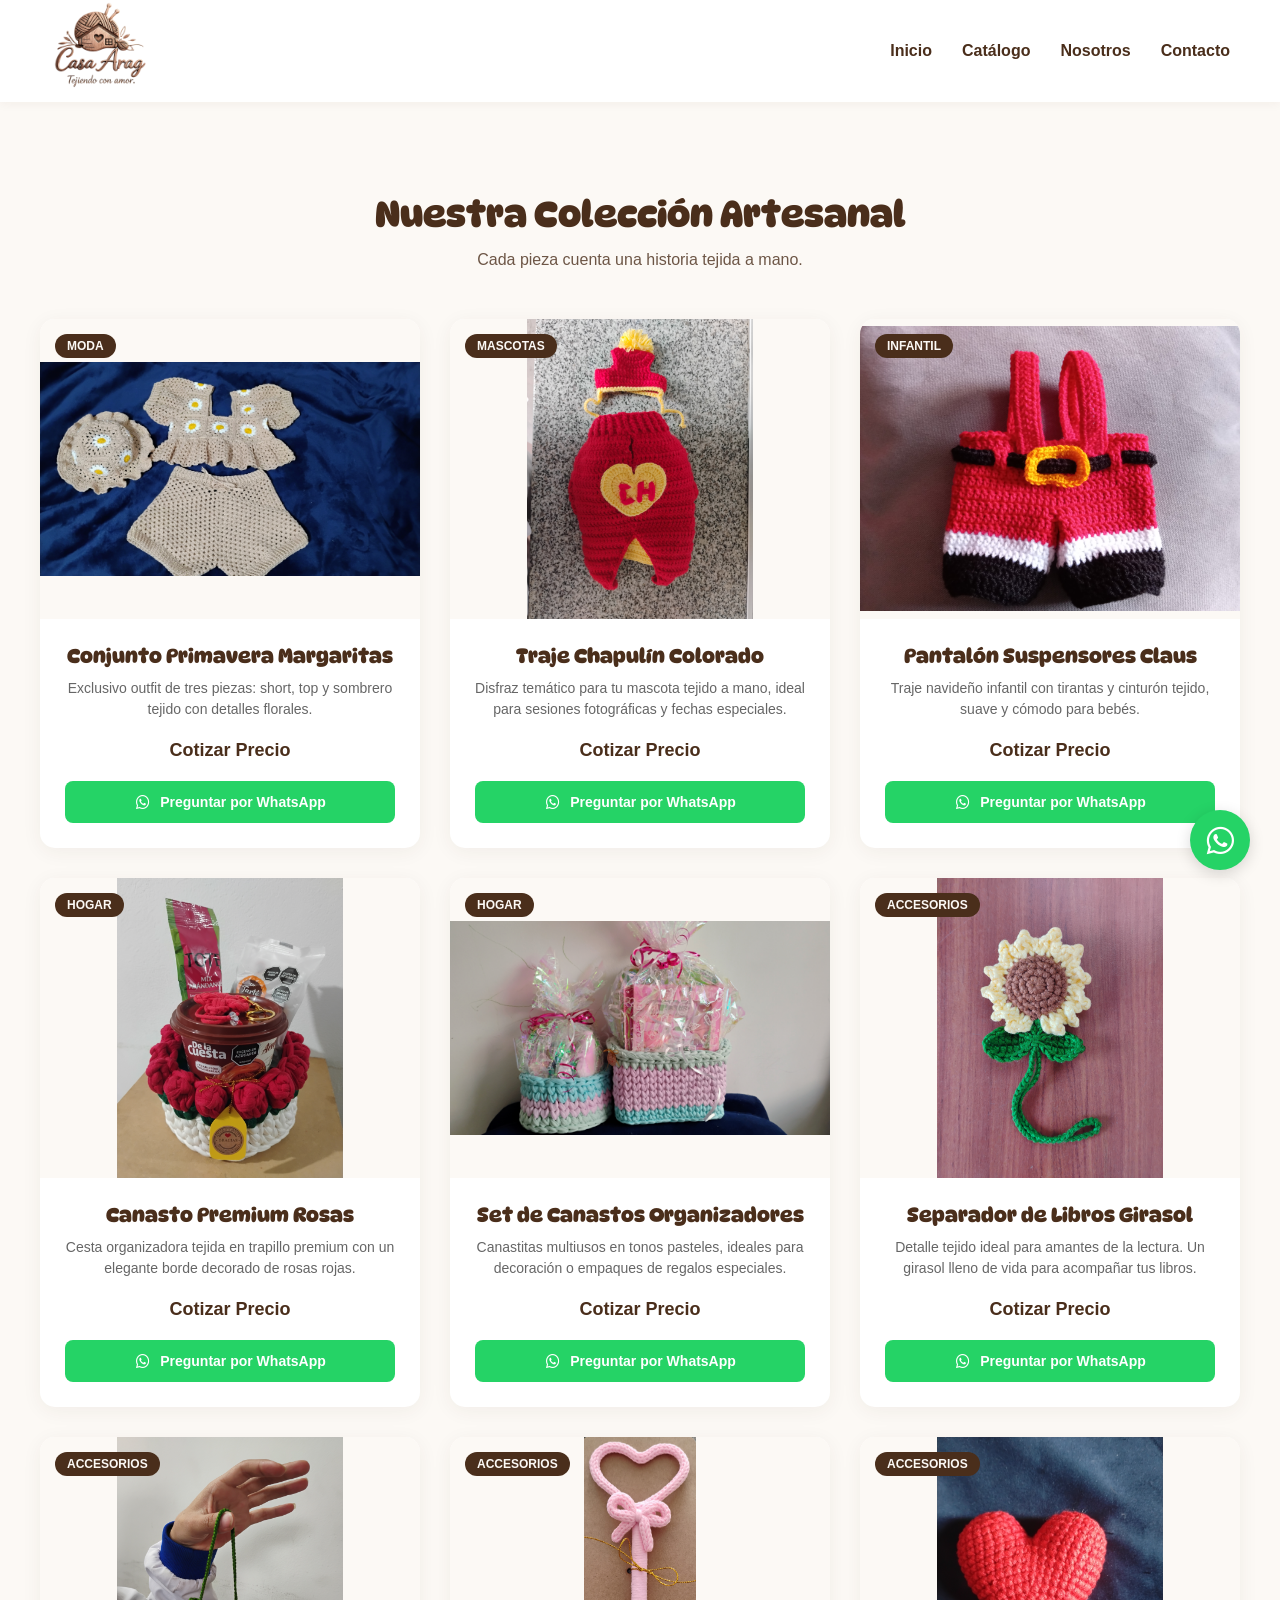
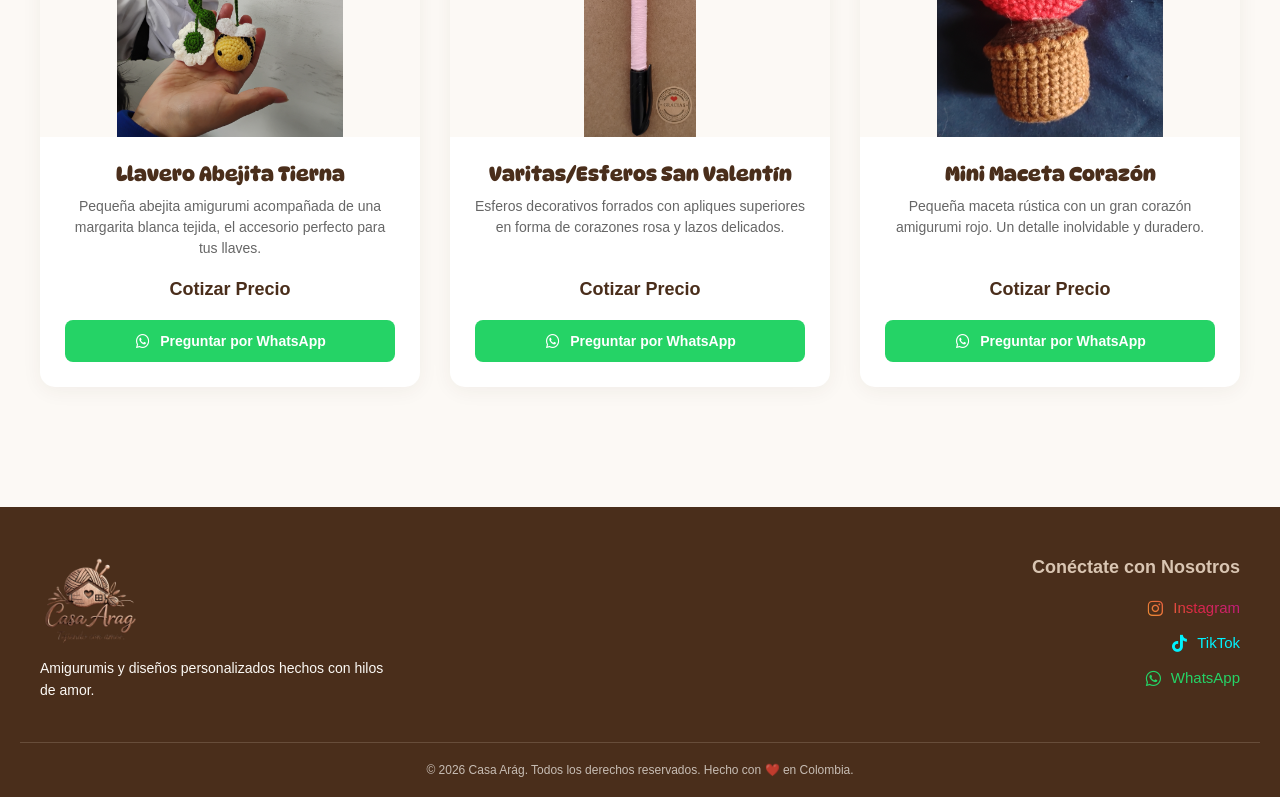
==== catalogo.html @ 0a48e179 "feat: MVP completo de Casa Arag con micro-interacciones" ====
<!DOCTYPE html>
<html lang="es">
<head>
    <meta charset="UTF-8">
    <meta name="viewport" content="width=device-width, initial-scale=1.0">
    <title>Casa Arág</title>
    <link rel="icon" href="img/favicon.png" type="image/png">
    <link rel="preconnect" href="https://fonts.googleapis.com">
    <link rel="preconnect" href="https://fonts.gstatic.com" crossorigin>
    <link href="https://fonts.googleapis.com/css2?family=DynaPuff:wght@400..700&display=swap" rel="stylesheet">
    <link rel="stylesheet" href="css/estilos.css">
    <!-- Librería de íconos vectoriales Boxicons -->
<link href='https://unpkg.com/boxicons@2.1.4/css/boxicons.min.css' rel='stylesheet'>
</head>
<body>
    <header>
        <div class="logo">
            <a href="index.html">
                <img src="img/Logo_Sello.png" alt="Logo Casa Arág" class="logo-img">
            </a>
        </div>

        <nav>
            <a href="index.html">Inicio</a>
            <a href="catalogo.html">Catálogo</a>
            <a href="nosotros.html">Nosotros</a>
            <a href="contacto.html">Contacto</a>
        </nav>
    </header>

<main class="seccion-catalogo">
    <div class="contenedor">
        <h2 class="titulo-catalogo">Nuestra Colección Artesanal</h2>
        <p class="subtitulo-catalogo">Cada pieza cuenta una historia tejida a mano.</p>

        <!-- Contenedor principal en CSS Grid -->
        <div class="grid-productos">

            <!-- Tarjeta 1: Conjunto Margaritas -->
            <div class="tarjeta-producto">
                <div class="imagen-contenedor">
                    <span class="etiqueta-categoria">Moda</span>
                    <img src="img/conjunto-margaritas.jpg" alt="Conjunto Primavera Margaritas">
                </div>
                <div class="info-producto">
                    <h3>Conjunto Primavera Margaritas</h3>
                    <p class="descripcion">Exclusivo outfit de tres piezas: short, top y sombrero tejido con detalles florales.</p>
                    <p class="precio">Cotizar Precio</p>
                    <a href="https://wa.me/573219503944?text=Hola%20Casa%20Ar%C3%A1g,%20me%20gustar%C3%ADa%20cotizar%20el%20Conjunto%20Primavera%20Margaritas" target="_blank" class="btn-pedido">
                        <i class='bx bxl-whatsapp'></i> Preguntar por WhatsApp
                    </a>
                </div>
            </div>

            <!-- Tarjeta 2: Chapulín Colorado -->
            <div class="tarjeta-producto">
                <div class="imagen-contenedor">
                    <span class="etiqueta-categoria">Mascotas</span>
                    <img src="img/chapulin.jpg" alt="Disfraz Chapulín Colorado Crochet">
                </div>
                <div class="info-producto">
                    <h3>Traje Chapulín Colorado</h3>
                    <p class="descripcion">Disfraz temático para tu mascota tejido a mano, ideal para sesiones fotográficas y fechas especiales.</p>
                    <p class="precio">Cotizar Precio</p>
                    <a href="https://wa.me/573219503944?text=Hola%20Casa%20Ar%C3%A1g,%20me%20interesa%20el%20traje%20del%20Chapul%C3%ADn%20Colorado" target="_blank" class="btn-pedido">
                        <i class='bx bxl-whatsapp'></i> Preguntar por WhatsApp
                    </a>
                </div>
            </div>

            <!-- Tarjeta 3: Traje de Navidad -->
            <div class="tarjeta-producto">
                <div class="imagen-contenedor">
                    <span class="etiqueta-categoria">Infantil</span>
                    <img src="img/forro_vino.jpg" alt="Traje Infantil Santa Claus">
                </div>
                <div class="info-producto">
                    <h3>Pantalón Suspensores Claus</h3>
                    <p class="descripcion">Traje navideño infantil con tirantas y cinturón tejido, suave y cómodo para bebés.</p>
                    <p class="precio">Cotizar Precio</p>
                    <a href="https://wa.me/573219503944?text=Hola%20Casa%20Ar%C3%A1g,%20quiero%20informaci%C3%B3n%20del%20traje%20navide%C3%B1o%20con%20suspensores" target="_blank" class="btn-pedido">
                        <i class='bx bxl-whatsapp'></i> Preguntar por WhatsApp
                    </a>
                </div>
            </div>

            <!-- Tarjeta 4: Canasto Rosas -->
            <div class="tarjeta-producto">
                <div class="imagen-contenedor">
                    <span class="etiqueta-categoria">Hogar</span>
                    <img src="img/canasto-rosas.jpg" alt="Canasto Organizador de Rosas">
                </div>
                <div class="info-producto">
                    <h3>Canasto Premium Rosas</h3>
                    <p class="descripcion">Cesta organizadora tejida en trapillo premium con un elegante borde decorado de rosas rojas.</p>
                    <p class="precio">Cotizar Precio</p>
                    <a href="https://wa.me/573219503944?text=Hola%20Casa%20Ar%C3%A1g,%20me%20interesa%20el%20canasto%20premium%20de%20rosas" target="_blank" class="btn-pedido">
                        <i class='bx bxl-whatsapp'></i> Preguntar por WhatsApp
                    </a>
                </div>
            </div>

            <!-- Tarjeta 5: Canastos Pasteles -->
            <div class="tarjeta-producto">
                <div class="imagen-contenedor">
                    <span class="etiqueta-categoria">Hogar</span>
                    <img src="img/doble_canasto.jpg" alt="Canastos Organizadores Pasteles">
                </div>
                <div class="info-producto">
                    <h3>Set de Canastos Organizadores</h3>
                    <p class="descripcion">Canastitas multiusos en tonos pasteles, ideales para decoración o empaques de regalos especiales.</p>
                    <p class="precio">Cotizar Precio</p>
                    <a href="https://wa.me/573219503944?text=Hola%20Casa%20Ar%C3%A1g,%20quiero%20informaci%C3%B3n%20del%20set%20de%20canastos%20pasteles" target="_blank" class="btn-pedido">
                        <i class='bx bxl-whatsapp'></i> Preguntar por WhatsApp
                    </a>
                </div>
            </div>

            <!-- Tarjeta 6: Separador Girasol -->
            <div class="tarjeta-producto">
                <div class="imagen-contenedor">
                    <span class="etiqueta-categoria">Accesorios</span>
                    <img src="img/separador-girasol.jpg" alt="Separador de libros Girasol">
                </div>
                <div class="info-producto">
                    <h3>Separador de Libros Girasol</h3>
                    <p class="descripcion">Detalle tejido ideal para amantes de la lectura. Un girasol lleno de vida para acompañar tus libros.</p>
                    <p class="precio">Cotizar Precio</p>
                    <a href="https://wa.me/573219503944?text=Hola%20Casa%20Ar%C3%A1g,%20me%20gustar%C3%ADa%20un%20separador%20de%20girasol" target="_blank" class="btn-pedido">
                        <i class='bx bxl-whatsapp'></i> Preguntar por WhatsApp
                    </a>
                </div>
            </div>

            <!-- Tarjeta 7: Llavero Abejita -->
            <div class="tarjeta-producto">
                <div class="imagen-contenedor">
                    <span class="etiqueta-categoria">Accesorios</span>
                    <img src="img/separador_abeja.jpg" alt="Llavero Abeja Amigurumi">
                </div>
                <div class="info-producto">
                    <h3>Llavero Abejita Tierna</h3>
                    <p class="descripcion">Pequeña abejita amigurumi acompañada de una margarita blanca tejida, el accesorio perfecto para tus llaves.</p>
                    <p class="precio">Cotizar Precio</p>
                    <a href="https://wa.me/573219503944?text=Hola%20Casa%20Ar%C3%A1g,%20quiero%20cotizar%20el%20llavero%20de%20abejita" target="_blank" class="btn-pedido">
                        <i class='bx bxl-whatsapp'></i> Preguntar por WhatsApp
                    </a>
                </div>
            </div>

            <!-- Tarjeta 8: Esferos Corazón -->
            <div class="tarjeta-producto">
                <div class="imagen-contenedor">
                    <span class="etiqueta-categoria">Accesorios</span>
                    <img src="img/esfero_corazon.jpg" alt="Esferos decorados corazón">
                </div>
                <div class="info-producto">
                    <h3>Varitas/Esferos San Valentín</h3>
                    <p class="descripcion">Esferos decorativos forrados con apliques superiores en forma de corazones rosa y lazos delicados.</p>
                    <p class="precio">Cotizar Precio</p>
                    <a href="https://wa.me/573219503944?text=Hola%20Casa%20Ar%C3%A1g,%20me%20interesan%20los%20esferos%20decorados%20de%20coraz%C3%B3n" target="_blank" class="btn-pedido">
                        <i class='bx bxl-whatsapp'></i> Preguntar por WhatsApp
                    </a>
                </div>
            </div>

            <!-- Tarjeta 9: Maceta Corazón -->
            <div class="tarjeta-producto">
                <div class="imagen-contenedor">
                    <span class="etiqueta-categoria">Accesorios</span>
                    <img src="img/maceta-corazon.jpg" alt="Mini Maceta Corazón Amigurumi">
                </div>
                <div class="info-producto">
                    <h3>Mini Maceta Corazón</h3>
                    <p class="descripcion">Pequeña maceta rústica con un gran corazón amigurumi rojo. Un detalle inolvidable y duradero.</p>
                    <p class="precio">Cotizar Precio</p>
                    <a href="https://wa.me/573219503944?text=Hola%20Casa%20Ar%C3%A1g,%20quiero%20encargar%20una%20mini%20maceta%20de%20coraz%C3%B3n" target="_blank" class="btn-pedido">
                        <i class='bx bxl-whatsapp'></i> Preguntar por WhatsApp
                    </a>
                </div>
            </div>

        </div>
    </div>
</main>

<!-- FOOTER GLOBAL OPTIMIZADO -->
    <footer>
        <div class="contenedor contenedor-footer">
            
            <!-- Bloque 1: Identidad -->
            <div class="bloque-footer info-marca">
                <img src="img/Logo_Sello.png" alt="Logo Casa Arág" class="logo-img">
                <p>Amigurumis y diseños personalizados hechos con hilos de amor.</p>
            </div>

            <!-- Bloque 2: Redes Sociales -->
            <div class="bloque-footer redes-contacto">
                <h4>Conéctate con Nosotros</h4>
                <div class="lista-redes-v">
                    <a href="https://www.instagram.com/casa.arag/#" target="_blank" class="enlace-red-icon ig-color">
                        <i class='bx bxl-instagram'></i> Instagram
                    </a>
                    <a href="https://www.tiktok.com/@casa.arag" target="_blank" class="enlace-red-icon tt-color">
                        <i class='bx bxl-tiktok'></i> TikTok
                    </a>
                    <a href="https://wa.me/573219503944?text=Hola%20Casa%20Ar%C3%A1g" target="_blank" class="enlace-red-icon wa-color">
                        <i class='bx bxl-whatsapp'></i> WhatsApp
                    </a>
                </div>
            </div>

        </div>

        <div class="barra-copyright">
            <p>&copy; 2026 Casa Arág. Todos los derechos reservados. Hecho con ❤️ en Colombia.</p>
        </div>
    </footer>

    <a href="https://wa.me/573219503944?text=Hola%20Casa%20Ar%C3%A1g,%20vengo de la página web y me gustaría cotizar un diseño personalizado." target="_blank" class="btn-flotante-wa" title="Escríbenos ya">
    <i class='bx bxl-whatsapp'></i>
    </a>

</body>
</html>
---- css/estilos.css ----
/* ==========================================================================
   1. VARIABLES DE COLOR
   ========================================================================== */
:root {
    --color-fondo: #FCF9F5;
    --color-principal: #4A2E1B;
    --color-secundario: #D9C5B2;
    --color-blanco: #FFFFFF;
}

/* ==========================================================================
   2. ESTILOS BASE Y RESET
   ========================================================================== */
body {
    margin: 0;
    padding: 0;
    font-family: 'Segoe UI', Tahoma, Geneva, Verdana, sans-serif;
    background-color: var(--color-fondo);
    color: var(--color-principal);
}

h1, h2, h3 {
    font-family: "DynaPuff", system-ui;
    font-optical-sizing: auto;
    font-weight: 700; /* La dejamos gruesa y llamativa para los títulos */
    font-style: normal;
    font-variation-settings: "wdth" 100;
}
/* ==========================================================================
   3. ESTRUCTURAS GLOBALES 
   ========================================================================== */
.contenedor {
    width: 100%;
    max-width: 1200px;
    margin: 0 auto; /* Centra el bloque en pantallas grandes */
    box-sizing: border-box; /* Evita que el padding sume tamaño extra al contenedor */
}

/* ==========================================================================
   4. HEADER Y NAV (Pensado para Celulares)
   ========================================================================== */
header {
    background-color: var(--color-blanco);
    padding: 15px;
    box-shadow: 0 2px 10px rgba(74, 46, 27, 0.05);
    text-align: center;
    /* 🎯 SECCIÓN FIJA EN PANTALLA */
    position: sticky;      /* Hace que el elemento "flote" al hacer scroll */
    top: 0;                /* Se congela exactamente en el borde superior */
    z-index: 1000;         /* Actúa como un escudo para que pase por encima de cualquier foto o tarjeta */
}

header h1 {
    margin: 0 0 15px 0;
    font-size: 26px;
    color: var(--color-principal);
}

nav {
    display: flex;
    flex-direction: column;
    gap: 12px;
}

nav a {
    text-decoration: none;
    color: var(--color-principal);
    font-weight: 600;
    font-size: 16px;
    padding: 6px 0;
    transition: all 0.3s ease;
}

nav a:hover {
    color: var(--color-secundario);
}

/* ==========================================================================
   5. SECCIÓN HERO (Banner de Bienvenida)
   ========================================================================== */
.hero {
    background-color: #EFE6DD; /* Un tono café con leche muy suave para contrastar */
    padding: 60px 20px;        /* Espacio interior: arriba/abajo y lados */
    text-align: center;
}

.hero h2 {
    font-size: 32px;
    margin-bottom: 15px;
    color: var(--color-principal);
}

.hero p {
    font-size: 18px;
    line-height: 1.6;          /* Separa las líneas de texto para que sea fácil de leer */
    max-width: 600px;
    margin: 0 auto 30px auto;  /* Centra el párrafo y le da espacio al botón de abajo */
}

/* El Botón de Acción */
.btn-principal {
    display: inline-block;     /* Permite que se comporte como un bloque pero que no ocupe todo el ancho */
    background-color: var(--color-principal);
    color: var(--color-blanco);
    text-decoration: none;
    padding: 12px 30px;
    font-weight: bold;
    border-radius: 25px;       /* Bordes redondeados estilo amigurumi */
    transition: background-color 0.3s ease;
}

.btn-principal:hover {
    background-color: #69432B; /* Un marrón un poco más claro al pasar el mouse */
}
.hero {
    position: relative;           /* Se vuelve el ancla para que el video absoluto se quede adentro */
    overflow: hidden;             /* Actúa como una tijera: corta cualquier pedazo de video que intente salirse */
    padding: 80px 20px;
    background-color: var(--color-fondo); /* Si el internet está lento, este color crema respalda la carga */
    display: flex;
    align-items: center;
    justify-content: center;
    text-align: center;
    min-height: 450px;            /* Le da una excelente presencia vertical en PC */
}

/* 🎯 EL SECRETO DE LA MARCA DE AGUA */
.hero-video {
    position: absolute;
    top: 0;
    left: 0;
    width: 100%;
    height: 100%;
    object-fit: cover;            /* Adapta el video a toda la caja sin estirarlo ni deformarlo */
    opacity: 0.12;                /* 💡 Clave: 12% de opacidad para que actúe como marca de agua sutil */
    filter: grayscale(30%);       /* Atenúa un poco los colores vivos del video para proteger el contraste */
    z-index: 1;                   /* Se va al fondo absoluto de la sección */
    pointer-events: none;         /* Evita que si el usuario da clic derecho o interactúa, interfiera con el video */
}

/* El escudo del texto */
.hero-contenido {
    position: relative;
    z-index: 2;                   /* Se para con autoridad al frente del video */
    max-width: 800px;
    margin: 0 auto;
}

/* ==========================================================================
   6. SECCIÓN CATÁLOGO (Estilos para Celular)
   ========================================================================== */
.seccion-catalogo {
    padding: 60px 20px;
}

.titulo-catalogo {
    text-align: center;
    font-size: 28px;
    margin-bottom: 40px;
    color: var(--color-principal);
}

/* LA REJILLA EN CELULAR */
.grid-productos {
    display: grid;
    grid-template-columns: 1fr; /* Significa: 1 sola columna que ocupa todo el espacio disponible */
    gap: 30px;                  /* Separación entre tarjeta y tarjeta */
}

/* LA TARJETA DE PRODUCTO */
.tarjeta-producto {
    background-color: var(--color-blanco);
    border-radius: 15px;
    overflow: hidden;           /* Corta cualquier cosa que se salga de las esquinas redondeadas */
    box-shadow: 0 4px 15px rgba(74, 46, 27, 0.05);
    display: flex;
    flex-direction: column;
}

/* El cuadro gris donde irá la foto */
.foto-producto {
    background-color: var(--color-secundario);
    height: 250px;
    display: flex;
    align-items: center;
    justify-content: center;
    color: var(--color-principal);
    font-weight: bold;
}

.info-producto {
    padding: 20px;
    text-align: center;
}

.info-producto h3 {
    margin: 0 0 10px 0;
    font-size: 20px;
}

.precio {
    font-size: 22px;
    font-weight: bold;
    color: var(--color-principal);
    margin: 0 0 20px 0;
}

.btn-comprar {
    display: block;
    background-color: transparent;
    color: var(--color-principal);
    border: 2px solid var(--color-principal);
    text-decoration: none;
    padding: 10px;
    border-radius: 8px;
    font-weight: bold;
    transition: all 0.3s ease;
}

.btn-comprar:hover {
    background-color: var(--color-principal);
    color: var(--color-blanco);
}

/* ==========================================================================
   7. SECCIÓN CONTACTO (Estilos base para celular)
   ========================================================================== */
.seccion-contacto {
    padding: 60px 20px;
}

.contenedor-contacto {
    display: flex;
    flex-direction: column; /* Apilado vertical en móvil */
    gap: 40px;
}

.info-contacto h2 {
    font-size: 30px;
    color: var(--color-principal);
    margin-top: 0;
}

.info-contacto p {
    font-size: 16px;
    line-height: 1.6;
    margin-bottom: 30px;
}

/* Botón Temático de WhatsApp */
.btn-whatsapp {
    display: inline-block;
    background-color: #25D366; /* Verde oficial de WhatsApp */
    color: var(--color-blanco);
    text-decoration: none;
    padding: 12px 25px;
    font-weight: bold;
    border-radius: 8px;
    transition: background-color 0.3s ease;
}

.btn-whatsapp:hover {
    background-color: #128C7E;
}

/* Estilos del Formulario */
.formulario-contacto {
    background-color: var(--color-blanco);
    padding: 30px;
    border-radius: 15px;
    box-shadow: 0 4px 15px rgba(74, 46, 27, 0.05);
}

.grupo-campo {
    margin-bottom: 20px;
    display: flex;
    flex-direction: column;
    gap: 8px;
}

.grupo-campo label {
    font-weight: 600;
    font-size: 14px;
}

/* Estilizando los inputs de forma responsiva con 100% de ancho */
.grupo-campo input,
.grupo-campo textarea {
    width: 100%;
    padding: 12px;
    border: 2px solid var(--color-secundario);
    border-radius: 8px;
    background-color: var(--color-fondo);
    font-family: inherit;
    box-sizing: border-box;
    transition: border-color 0.3s ease;
}

/* Cambio de color cuando el usuario hace clic para escribir */
.grupo-campo input:focus,
.grupo-campo textarea:focus {
    outline: none;
    border-color: var(--color-principal); 
}

.btn-enviar {
    width: 100%;
    background-color: var(--color-principal);
    color: var(--color-blanco);
    border: none;
    padding: 14px;
    font-size: 16px;
    font-weight: bold;
    border-radius: 8px;
    cursor: pointer;
    transition: background-color 0.3s ease;
}

.btn-enviar:hover {
    background-color: #69432B;
}

/* ==========================================================================
   8. SECCIÓN NOSOTROS (Estilos para celular)
   ========================================================================== */
.seccion-nosotros {
    padding: 60px 20px;
}

.titulo-nosotros {
    text-align: center;
    font-size: 32px;
    color: var(--color-principal);
    margin-bottom: 50px;
}

/* Las filas se comportarán como columnas en el celular */
.fila-nosotros {
    display: flex;
    flex-direction: column;
    gap: 30px;
    margin-bottom: 60px; /* Separación entre el bloque 1 y el bloque 2 */
}

/* El cuadro gris temporal para las fotos */
.foto-nosotros-placeholder {
    background-color: var(--color-secundario);
    height: 300px;
    border-radius: 15px;
    display: flex;
    align-items: center;
    justify-content: center;
    text-align: center;
    padding: 20px;
    color: var(--color-principal);
    font-weight: bold;
    box-shadow: 0 4px 15px rgba(74, 46, 27, 0.05);
}

.texto-nosotros h3 {
    font-size: 24px;
    color: var(--color-principal);
    margin-top: 0;
    margin-bottom: 15px;
}

.texto-nosotros p {
    font-size: 16px;
    line-height: 1.7;
    color: var(--color-principal);
    text-align: justify; /* Hace que el bloque de texto se vea más ordenado */
}

/* ==========================================================================
   9. FOOTER GLOBAL (Estilos base para celular)
   ========================================================================== */
footer {
    background-color: var(--color-principal); /* El marrón oscuro de la marca */
    color: var(--color-fondo);                /* El color crema claro para los textos */
    padding: 50px 20px 20px 20px;
    margin-top: 60px;                         /* Separa el footer del contenido de arriba */
}

.contenedor-footer {
    display: flex;
    flex-direction: column;                   /* Apilado vertical en móvil */
    gap: 40px;
    margin-bottom: 40px;
}

.bloque-footer h3 {
    font-family: "DynaPuff", system-ui;       /* Mantiene el estilo juguetón en el logo */
    font-size: 26px;
    margin-top: 0;
    margin-bottom: 15px;
    color: var(--color-blanco);
}

.bloque-footer h4 {
    font-size: 18px;
    margin-top: 0;
    margin-bottom: 20px;
    color: var(--color-secundario);           /* Resalta los títulos de los bloques */
}

.bloque-footer p {
    font-size: 14px;
    line-height: 1.6;
    margin: 0;
}

/* Bloque de Redes */
.iconos-redes {
    display: flex;
    flex-direction: column;
    gap: 12px;
}

.enlace-red {
    color: var(--color-fondo);
    text-decoration: none;
    font-size: 14px;
    font-weight: 600;
}

.enlace-red-wa {
    color: #25D366;                           /* Color verde característico de WhatsApp */
    text-decoration: none;
    font-size: 14px;
    font-weight: 600;
}

/* Barra inferior de derechos */
.barra-copyright {
    border-top: 1px solid rgba(217, 197, 178, 0.2); /* Línea divisoria sutil */
    padding-top: 20px;
    text-align: center;
}

.barra-copyright p {
    font-size: 12px;
    color: rgba(252, 249, 245, 0.7);
    margin: 0;
}

.logo-img {
    height: 100px;       /* Ajusta esta altura en píxeles hasta que quede al tamaño ideal de tu menú */
    width: auto;        /* Hace que el ancho se calcule solo para que el logo no se safe ni se estire */
    display: block;
    transition: transform 0.3s ease;
}

.logo-img:hover {
    transform: scale(1.05); /* Un sutil efecto de crecimiento al pasar el mouse */
}

/* 📸 EL FAMOSO DEGRADADO DE INSTAGRAM */
.ig-color {
    background: linear-gradient(45deg, #f09433 0%, #e6683c 25%, #dc2743 50%, #cc2366 75%, #bc1888 100%);
    -webkit-background-clip: text;    /* Recorta el degradado para que solo pinte las letras y el ícono */
    background-clip: text; /* 🎯 AGREGA ESTA LÍNEA REQUERIDA POR COMPATIBILIDAD */
    -webkit-text-fill-color: transparent; /* Hace transparente el color base para que brille el degradado de fondo */
    display: inline-flex;             /* Corrección de renderizado para máscaras de texto */
}

/* 🎵 EL COLOR EMBLEMÁTICO DE TIKTOK */
.tt-color {
    color: #00f2fe; /* Usamos el Cyan neón característico que contrasta hermoso sobre el marrón */
}

/* Opcional: Si quieres que cambien a un tono más brillante al pasar el mouse */
.ig-color:hover, .tt-color:hover {
    filter: brightness(1.2);          /* Le da un sutil destello de luz al pasar el cursor */
    transition: filter 0.3s ease;
}

/* ==========================================================================
   10. ESTILOS DETALLADOS DEL CATÁLOGO
   ========================================================================== */
.seccion-catalogo {
    padding: 60px 20px;
}

.titulo-catalogo {
    text-align: center;
    font-size: 36px;
    color: var(--color-principal);
    margin-bottom: 10px;
}

.subtitulo-catalogo {
    text-align: center;
    font-size: 16px;
    color: var(--color-principal);
    opacity: 0.8;
    margin-bottom: 50px;
}

/* Tarjeta Madre */
.tarjeta-producto {
    background-color: var(--color-blanco);
    border-radius: 15px;
    overflow: hidden; /* Corta esquinas rígidas de las fotos hijas */
    box-shadow: 0 4px 20px rgba(74, 46, 27, 0.06);
    display: flex;
    flex-direction: column;
    transition: transform 0.3s ease, box-shadow 0.3s ease;
}

.tarjeta-producto:hover {
    transform: translateY(-8px); /* Brinco elegante al pasar el cursor */
    box-shadow: 0 12px 30px rgba(74, 46, 27, 0.12);
}

/* 🎯 OPTIMIZACIÓN DE IMÁGENES DE CATÁLOGO */
.imagen-contenedor {
    position: relative;
    width: 100%;
    height: 300px;                        /* Subimos a 300px para darle un poco más de aire */
    background-color: var(--color-fondo); /* El tono crema de Casa Arág rellenará los espacios vacíos */
    display: flex;
    align-items: center;
    justify-content: center;
}

.imagen-contenedor img {
    width: 100%;
    height: 100%;
    object-fit: contain;                  /* ¡La magia! Muestra la foto COMPLETA sin recortar ni un pixel */
    padding: 15px;                        /* Colchón de seguridad para que el producto respire elegantemente */
}

/* Badge de Categoría flotante */
.etiqueta-categoria {
    position: absolute;
    top: 15px;
    left: 15px;
    background-color: var(--color-principal);
    color: var(--color-fondo);
    padding: 5px 12px;
    border-radius: 20px;
    font-size: 12px;
    font-weight: bold;
    text-transform: uppercase;
}

/* Información */
.info-producto {
    padding: 25px;
    display: flex;
    flex-direction: column;
    flex-grow: 1; /* Hace que el botón de WA siempre se quede alineado abajo */
}

.info-producto h3 {
    margin: 0 0 10px 0;
    font-size: 20px;
    color: var(--color-principal);
}

.info-producto .descripcion {
    font-size: 14px;
    line-height: 1.5;
    color: #666;
    margin: 0 0 20px 0;
    flex-grow: 1;
}

.info-producto .precio {
    font-size: 18px;
    font-weight: bold;
    color: var(--color-principal);
    margin: 0 0 20px 0;
}

/* Botón WhatsApp de la Tarjeta */
.btn-pedido {
    display: flex;
    align-items: center;
    justify-content: center;
    gap: 8px;
    background-color: #25D366;
    color: var(--color-blanco);
    text-decoration: none;
    padding: 12px;
    border-radius: 8px;
    font-weight: bold;
    font-size: 14px;
    transition: background-color 0.3s ease;
}

.btn-pedido i {
    font-size: 18px;
}

.btn-pedido:hover {
    background-color: #1ebd58;
}

/* ==========================================================================
   11. BOTÓN GRÁFICO PREMIUM (Formulario)
   ========================================================================== */
.btn-enviar-imagen {
    background: none;        /* Elimina el fondo gris del botón nativo */
    border: none;            /* Elimina el borde tosco */
    padding: 0;              /* Quita los colchones internos */
    cursor: pointer;         /* Forza a que aparezca la manito interactiva */
    width: 100%;             /* Se adapta de forma responsiva al ancho de la tarjeta */
    display: block;
    margin-top: 10px;
}

.btn-enviar-imagen img {
    width: 100%;
    height: auto;
    max-width: 360px;        /* Evita que el botón se deforme en pantallas gigantes */
    margin: 0 auto;          /* Lo mantiene centrado */
    display: block;
    transition: transform 0.3s ease, filter 0.3s ease;
}

/* Efecto interactivo premium */
.btn-enviar-imagen:hover img {
    transform: scale(1.03);  /* Un sutil crecimiento elástico */
    filter: brightness(1.1); /* Destella un poco de luz al pasar el mouse */
}

.foto-nosotros-placeholder img {
    width: 100%;
    height: 100%;
    object-fit: cover;       /* Cubre todo el espacio sin deformar, aunque recorte un poco */
    border-radius: 10px;
}


/* ==========================================================================
   12. MEDIA QUERY (Para pantallas grandes: Computadoras y Tablets)
   ========================================================================== */
@media (min-width: 768px) {
    header {
        display: flex;
        justify-content: space-between;
        align-items: center;
        padding: 1px 50px;
    }

    header h1 {
        margin: 0;
    }

    nav {
        flex-direction: row;
        gap: 30px;
    }
    .hero {
        padding: 100px 20px; /* En PC le damos mucho más aire y altura al banner */
    }
    
    .hero h2 {
        font-size: 46px;     /* Letras más grandes para monitores */
    }

    .grid-productos {
        /* ¡Aquí cambiamos el juego! En PC pasa de 1 columna a 3 columnas idénticas */
        grid-template-columns: repeat(3, 1fr); 
    }

    .contenedor-contacto {
        flex-direction: row; /* En PC se ponen uno al lado del otro */
        align-items: center;
    }

    .info-contacto, .bloque-formulario {
        flex: 1; /* Cada bloque toma exactamente la mitad del espacio (50%) */
    }

    .fila-nosotros {
        flex-direction: row; /* En PC se ponen uno al lado del otro */
        align-items: center;
        gap: 60px;          /* Más separación entre foto y texto */
    }

    .foto-nosotros-placeholder, .texto-nosotros {
        flex: 1;            /* Cada uno toma exactamente el 50% del ancho */
    }

    /* TRUCO INGENIERIL: Selecciona de forma automática las filas PAR (la segunda, la cuarta, etc.) */
    .fila-nosotros:nth-child(even) {
        flex-direction: row-reverse; /* Invierte el orden: el texto pasa a la izquierda y la foto a la derecha */
    }

    .contenedor-footer {
        flex-direction: row;
        justify-content: space-between; /* Empuja un bloque al extremo izquierdo y el otro al derecho */
        align-items: flex-start;
    }

    .bloque-footer {
        /* Eliminamos el flex: 1 para que cada bloque ocupe solo el espacio de su contenido */
        flex: none; 
    }

    .info-marca {
        max-width: 350px; /* Limita el ancho del texto para que no se extienda demasiado en pantallas gigantes */
        text-align: left; /* Asegura la alineación limpia a la izquierda */
    }

    .lista-redes-v {
        display: flex;
        flex-direction: column;
        gap: 15px;
        align-items: flex-end; /* Alinea todo el bloque a la derecha */
    }

    .enlace-red-icon {
        display: flex;
        align-items: center;
        gap: 8px; /* Espacio entre el ícono y la palabra */
        color: var(--color-fondo);
        text-decoration: none;
        font-size: 15px;
        transition: color 0.3s ease;
    }

    .enlace-red-icon i {
        font-size: 20px; /* Tamaño ideal para el ícono */
    }

    .enlace-red-icon:hover {
        color: var(--color-secundario);
    }

    .wa-color {
        color: #25D366; /* Mantiene el verde de WhatsApp para destacar */
    }
    
    .tt-color {
        color: #00f2fe; /* Mantiene el cyan de TikTok para destacar */
    }
}

/* ==========================================================================
   13. BOTÓN FLOTANTE DE WHATSAPP (Global con Animación de Pulso)
   ========================================================================== */
.btn-flotante-wa {
    position: fixed;
    bottom: 30px;
    right: 30px;
    background-color: #25D366;
    color: var(--color-blanco);
    width: 60px;
    height: 60px;
    border-radius: 50%;
    display: flex;
    align-items: center;
    justify-content: center;
    font-size: 36px;
    box-shadow: 0 4px 15px rgba(0, 0, 0, 0.15);
    z-index: 9999;              /* Escudo supremo para quedar por encima de todo */
    text-decoration: none;
    transition: transform 0.3s ease;
    animation: pulsoOndaWa 2s infinite; /* Activa la animación en bucle infinito */
}

.btn-flotante-wa:hover {
    transform: scale(1.1) rotate(5deg); /* Crece un poco y gira sutilmente al pasar el mouse */
}

/* 🧠 INGENIERÍA DE ANIMACIÓN: Crea una onda expansiva invisible que se dilata */
@keyframes pulsoOndaWa {
    0% {
        box-shadow: 0 0 0 0 rgba(37, 211, 102, 0.5);
    }
    70% {
        box-shadow: 0 0 0 15px rgba(37, 211, 102, 0);
    }
    100% {
        box-shadow: 0 0 0 0 rgba(37, 211, 102, 0);
    }
}
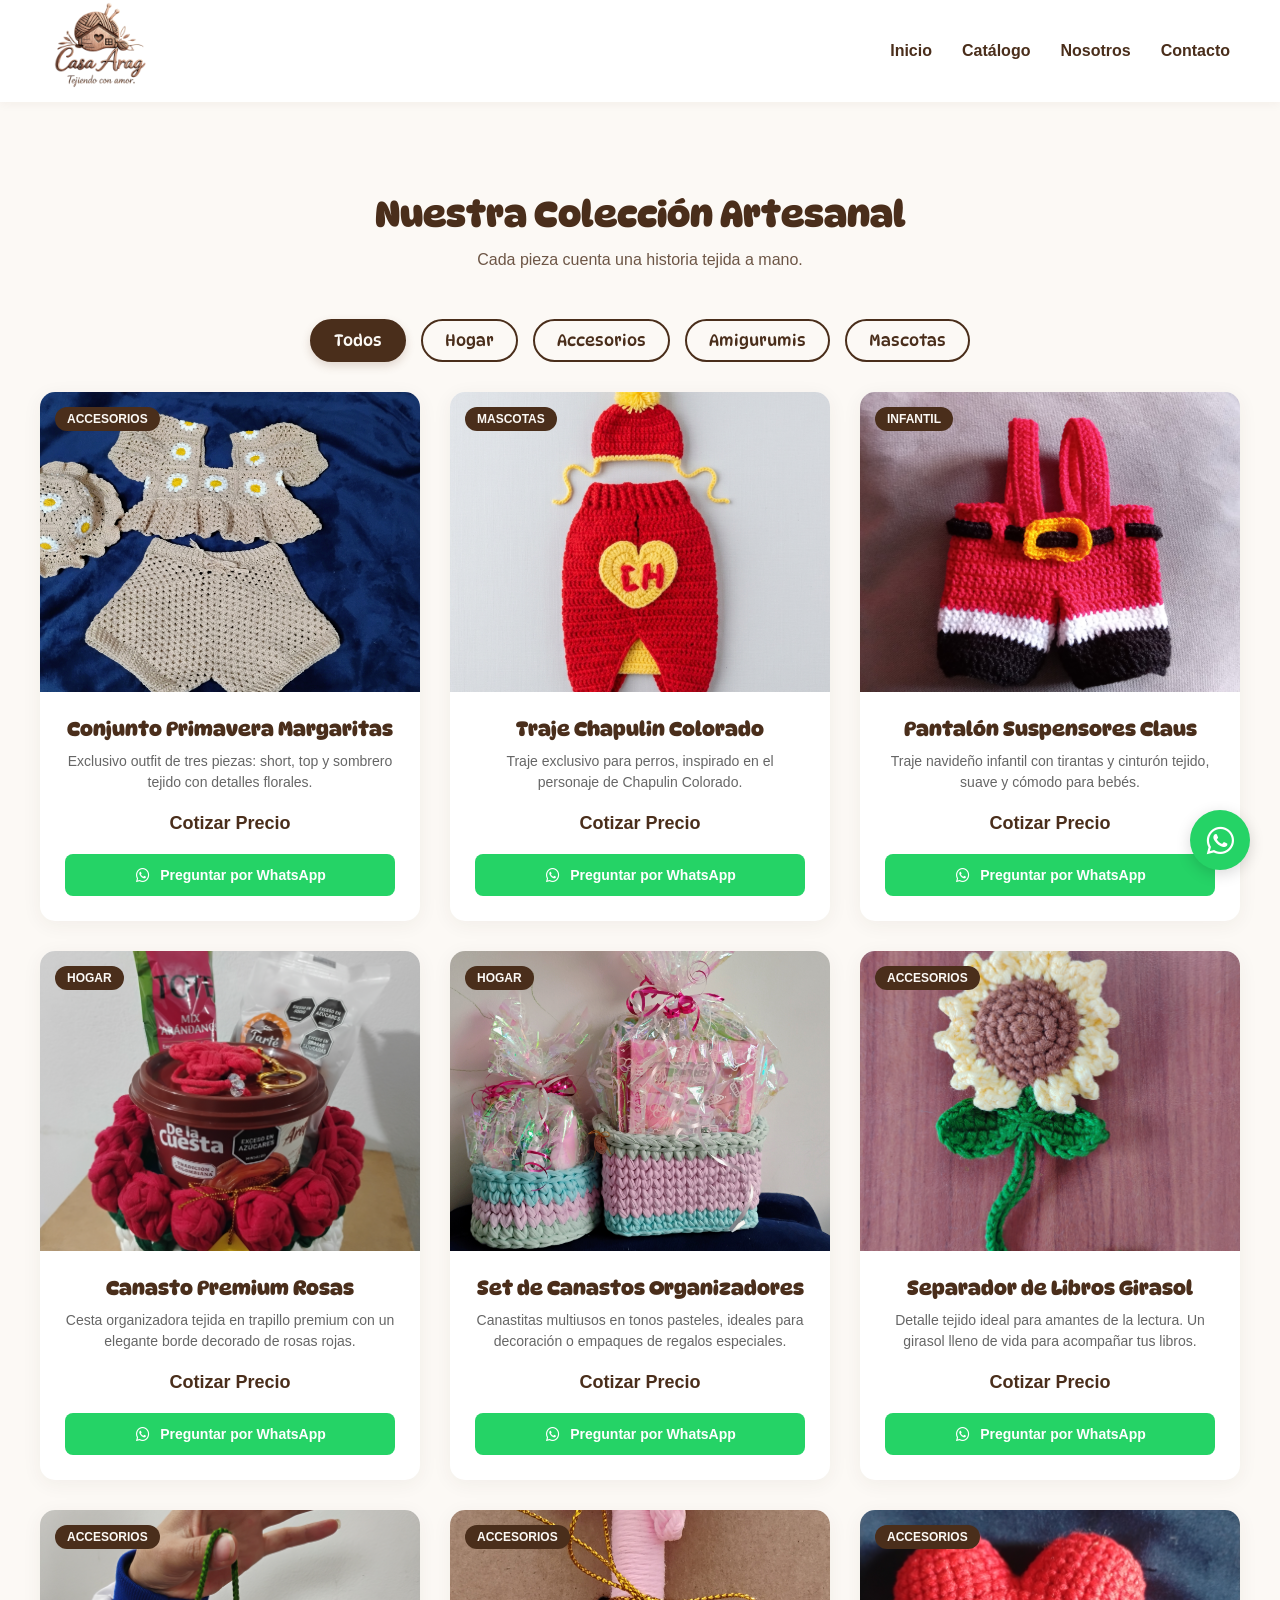
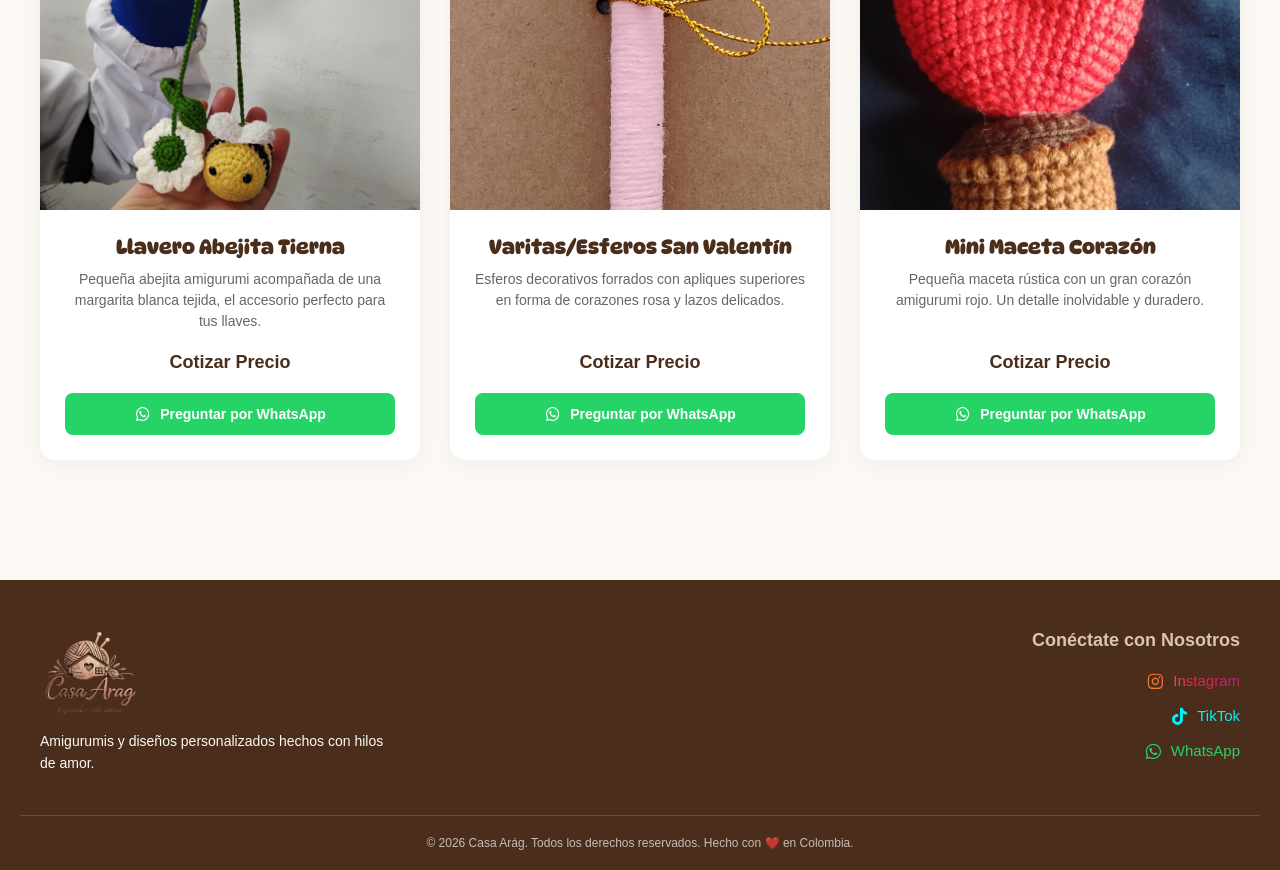
==== commit 92652033: "fix: corregir menú responsivo móvil y z-index en etiquetas de catálogo" ====
--- a/catalogo.html
+++ b/catalogo.html
@@ -10,216 +10,402 @@
     <link href="https://fonts.googleapis.com/css2?family=DynaPuff:wght@400..700&display=swap" rel="stylesheet">
     <link rel="stylesheet" href="css/estilos.css">
     <!-- Librería de íconos vectoriales Boxicons -->
-<link href='https://unpkg.com/boxicons@2.1.4/css/boxicons.min.css' rel='stylesheet'>
+    <link href='https://unpkg.com/boxicons@2.1.4/css/boxicons.min.css' rel='stylesheet'>
 </head>
-<body>
-    <header>
-        <div class="logo">
-            <a href="index.html">
-                <img src="img/Logo_Sello.png" alt="Logo Casa Arág" class="logo-img">
-            </a>
-        </div>
-
-        <nav>
-            <a href="index.html">Inicio</a>
-            <a href="catalogo.html">Catálogo</a>
-            <a href="nosotros.html">Nosotros</a>
-            <a href="contacto.html">Contacto</a>
-        </nav>
-    </header>
-
-<main class="seccion-catalogo">
-    <div class="contenedor">
-        <h2 class="titulo-catalogo">Nuestra Colección Artesanal</h2>
-        <p class="subtitulo-catalogo">Cada pieza cuenta una historia tejida a mano.</p>
-
-        <!-- Contenedor principal en CSS Grid -->
-        <div class="grid-productos">
-
-            <!-- Tarjeta 1: Conjunto Margaritas -->
-            <div class="tarjeta-producto">
-                <div class="imagen-contenedor">
-                    <span class="etiqueta-categoria">Moda</span>
-                    <img src="img/conjunto-margaritas.jpg" alt="Conjunto Primavera Margaritas">
+    <body>
+        <header>
+            <div class="logo">
+                <a href="index.html">
+                    <img src="img/Logo_Sello.png" alt="Logo Casa Arág" class="logo-img">
+                </a>
+            </div>
+
+            <nav class="nav-menu" id="nav-menu">
+                <a href="index.html" class="nav-link">Inicio</a>
+                <a href="catalogo.html" class="nav-link">Catálogo</a>
+                <a href="nosotros.html" class="nav-link">Nosotros</a>
+                <a href="contacto.html" class="nav-link">Contacto</a>
+            </nav>
+
+            <button class="btn-menu-movil" id="btn-menu-movil" aria-label="Abrir menú">
+                <i class='bx bx-menu' id="icono-menu"></i>
+            </button>
+
+        </header>
+
+        <main class="seccion-catalogo">
+            <div class="contenedor">
+                <h2 class="titulo-catalogo">Nuestra Colección Artesanal</h2>
+                <p class="subtitulo-catalogo">Cada pieza cuenta una historia tejida a mano.</p>
+                
+                <div class="filtros-contenedor">
+                    <button class="btn-filtro activo" data-target="todos">Todos</button>
+                    <button class="btn-filtro" data-target="hogar">Hogar</button>
+                    <button class="btn-filtro" data-target="accesorios">Accesorios</button>
+                    <button class="btn-filtro" data-target="amigurumis">Amigurumis</button>
+                    <button class="btn-filtro" data-target="mascotas">Mascotas</button>
                 </div>
-                <div class="info-producto">
-                    <h3>Conjunto Primavera Margaritas</h3>
-                    <p class="descripcion">Exclusivo outfit de tres piezas: short, top y sombrero tejido con detalles florales.</p>
-                    <p class="precio">Cotizar Precio</p>
-                    <a href="https://wa.me/573219503944?text=Hola%20Casa%20Ar%C3%A1g,%20me%20gustar%C3%ADa%20cotizar%20el%20Conjunto%20Primavera%20Margaritas" target="_blank" class="btn-pedido">
-                        <i class='bx bxl-whatsapp'></i> Preguntar por WhatsApp
-                    </a>
+
+                <!-- Contenedor principal en CSS Grid -->
+                <div class="grid-productos">
+
+                    <!-- Tarjeta 1: Conjunto Margaritas -->
+                    <div class="tarjeta-producto" data-category="accesorios">
+                        <div class="imagen-contenedor">
+                            <span class="etiqueta-categoria">Accesorios</span>
+                            <img src="img/conjunto-margaritas.jpg" 
+                                alt="Conjunto Primavera Margaritas"
+                                class="img-interactiva"
+                                data-galeria="img/conjunto-margaritas.jpg,img/saco.jpg">
+                        </div>
+                        <div class="info-producto">
+                            <h3>Conjunto Primavera Margaritas</h3>
+                            <p class="descripcion">Exclusivo outfit de tres piezas: short, top y sombrero tejido con detalles florales.</p>
+                            <p class="precio">Cotizar Precio</p>
+                            <a href="https://wa.me/573219503944?text=Hola%20Casa%20Ar%C3%A1g,%20me%20gustar%C3%ADa%20cotizar%20el%20Conjunto%20Primavera%20Margaritas" target="_blank" class="btn-pedido">
+                                <i class='bx bxl-whatsapp'></i> Preguntar por WhatsApp
+                            </a>
+                        </div>
+                    </div>
+
+                    <!-- Tarjeta 2: Traje Chapulin Colorado -->
+                    <div class="tarjeta-producto" data-category="mascotas">
+                        <div class="imagen-contenedor">
+                            <span class="etiqueta-categoria">Mascotas</span>
+                             <img src="img/Chapulin1.jpeg" 
+                                alt="Traje Chapulin Colorado para Perros"
+                                class="img-interactiva"
+                                data-galeria="img/Chapulin1.jpeg,img/Chapulin2.jpeg,img/Chapulin3.jpeg,img/Chapulin4.jpeg">
+                        </div>
+                        <div class="info-producto">
+                            <h3>Traje Chapulin Colorado</h3>
+                            <p class="descripcion">Traje exclusivo para perros, inspirado en el personaje de Chapulin Colorado.</p>
+                            <p class="precio">Cotizar Precio</p>
+                            <a href="https://wa.me/573219503944?text=Hola%20Casa%20Ar%C3%A1g,%20me%20gustar%C3%ADa%20cotizar%20el%20Traje%20Chapulin%20Colorado" target="_blank" class="btn-pedido">
+                                <i class='bx bxl-whatsapp'></i> Preguntar por WhatsApp
+                            </a>
+                        </div>
+                    </div>
+
+                    <!-- Tarjeta 3: Traje de Navidad -->
+                    <div class="tarjeta-producto" data-category="infantil">
+                        <div class="imagen-contenedor">
+                            <span class="etiqueta-categoria">Infantil</span>
+                            <img src="img/forro_vino.jpg" alt="Traje Infantil Santa Claus">
+                        </div>
+                        <div class="info-producto">
+                            <h3>Pantalón Suspensores Claus</h3>
+                            <p class="descripcion">Traje navideño infantil con tirantas y cinturón tejido, suave y cómodo para bebés.</p>
+                            <p class="precio">Cotizar Precio</p>
+                            <a href="https://wa.me/573219503944?text=Hola%20Casa%20Ar%C3%A1g,%20quiero%20informaci%C3%B3n%20del%20traje%20navide%C3%B1o%20con%20suspensores" target="_blank" class="btn-pedido">
+                                <i class='bx bxl-whatsapp'></i> Preguntar por WhatsApp
+                            </a>
+                        </div>
+                    </div>
+
+                    <!-- Tarjeta 4: Canasto Rosas -->
+                    <div class="tarjeta-producto" data-category="hogar">
+                        <div class="imagen-contenedor">
+                            <span class="etiqueta-categoria">Hogar</span>
+                            <img src="img/canasto-rosas.jpg" alt="Canasto Organizador de Rosas">
+                        </div>
+                        <div class="info-producto">
+                            <h3>Canasto Premium Rosas</h3>
+                            <p class="descripcion">Cesta organizadora tejida en trapillo premium con un elegante borde decorado de rosas rojas.</p>
+                            <p class="precio">Cotizar Precio</p>
+                            <a href="https://wa.me/573219503944?text=Hola%20Casa%20Ar%C3%A1g,%20me%20interesa%20el%20canasto%20premium%20de%20rosas" target="_blank" class="btn-pedido">
+                                <i class='bx bxl-whatsapp'></i> Preguntar por WhatsApp
+                            </a>
+                        </div>
+                    </div>
+
+                    <!-- Tarjeta 5: Canastos Pasteles -->
+                    <div class="tarjeta-producto" data-category="hogar">
+                        <div class="imagen-contenedor">
+                            <span class="etiqueta-categoria">Hogar</span>
+                            <img src="img/doble_canasto.jpg" alt="Canastos Organizadores Pasteles">
+                        </div>
+                        <div class="info-producto">
+                            <h3>Set de Canastos Organizadores</h3>
+                            <p class="descripcion">Canastitas multiusos en tonos pasteles, ideales para decoración o empaques de regalos especiales.</p>
+                            <p class="precio">Cotizar Precio</p>
+                            <a href="https://wa.me/573219503944?text=Hola%20Casa%20Ar%C3%A1g,%20quiero%20informaci%C3%B3n%20del%20set%20de%20canastos%20pasteles" target="_blank" class="btn-pedido">
+                                <i class='bx bxl-whatsapp'></i> Preguntar por WhatsApp
+                            </a>
+                        </div>
+                    </div>
+
+                    <!-- Tarjeta 6: Separador Girasol -->
+                    <div class="tarjeta-producto" data-category="accesorios">
+                        <div class="imagen-contenedor">
+                            <span class="etiqueta-categoria">Accesorios</span>
+                            <img src="img/separador-girasol.jpg" alt="Separador de libros Girasol">
+                        </div>
+                        <div class="info-producto">
+                            <h3>Separador de Libros Girasol</h3>
+                            <p class="descripcion">Detalle tejido ideal para amantes de la lectura. Un girasol lleno de vida para acompañar tus libros.</p>
+                            <p class="precio">Cotizar Precio</p>
+                            <a href="https://wa.me/573219503944?text=Hola%20Casa%20Ar%C3%A1g,%20me%20gustar%C3%ADa%20un%20separador%20de%20girasol" target="_blank" class="btn-pedido">
+                                <i class='bx bxl-whatsapp'></i> Preguntar por WhatsApp
+                            </a>
+                        </div>
+                    </div>
+
+                    <!-- Tarjeta 7: Llavero Abejita -->
+                    <div class="tarjeta-producto" data-category="accesorios">
+                        <div class="imagen-contenedor">
+                            <span class="etiqueta-categoria">Accesorios</span>
+                            <img src="img/separador_abeja.jpg" alt="Llavero Abeja Amigurumi">
+                        </div>
+                        <div class="info-producto">
+                            <h3>Llavero Abejita Tierna</h3>
+                            <p class="descripcion">Pequeña abejita amigurumi acompañada de una margarita blanca tejida, el accesorio perfecto para tus llaves.</p>
+                            <p class="precio">Cotizar Precio</p>
+                            <a href="https://wa.me/573219503944?text=Hola%20Casa%20Ar%C3%A1g,%20quiero%20cotizar%20el%20llavero%20de%20abejita" target="_blank" class="btn-pedido">
+                                <i class='bx bxl-whatsapp'></i> Preguntar por WhatsApp
+                            </a>
+                        </div>
+                    </div>
+
+                    <!-- Tarjeta 8: Esferos Corazón -->
+                    <div class="tarjeta-producto" data-category="accesorios">
+                        <div class="imagen-contenedor">
+                            <span class="etiqueta-categoria">Accesorios</span>
+                            <img src="img/esfero_corazon.jpg" alt="Esferos decorados corazón">
+                        </div>
+                        <div class="info-producto">
+                            <h3>Varitas/Esferos San Valentín</h3>
+                            <p class="descripcion">Esferos decorativos forrados con apliques superiores en forma de corazones rosa y lazos delicados.</p>
+                            <p class="precio">Cotizar Precio</p>
+                            <a href="https://wa.me/573219503944?text=Hola%20Casa%20Ar%C3%A1g,%20me%20interesan%20los%20esferos%20decorados%20de%20coraz%C3%B3n" target="_blank" class="btn-pedido">
+                                <i class='bx bxl-whatsapp'></i> Preguntar por WhatsApp
+                            </a>
+                        </div>
+                    </div>
+
+                    <!-- Tarjeta 9: Maceta Corazón -->
+                    <div class="tarjeta-producto" data-category="accesorios">
+                        <div class="imagen-contenedor">
+                            <span class="etiqueta-categoria">Accesorios</span>
+                            <img src="img/maceta-corazon.jpg" alt="Mini Maceta Corazón Amigurumi">
+                        </div>
+                        <div class="info-producto">
+                            <h3>Mini Maceta Corazón</h3>
+                            <p class="descripcion">Pequeña maceta rústica con un gran corazón amigurumi rojo. Un detalle inolvidable y duradero.</p>
+                            <p class="precio">Cotizar Precio</p>
+                            <a href="https://wa.me/573219503944?text=Hola%20Casa%20Ar%C3%A1g,%20quiero%20encargar%20una%20mini%20maceta%20de%20coraz%C3%B3n" target="_blank" class="btn-pedido">
+                                <i class='bx bxl-whatsapp'></i> Preguntar por WhatsApp
+                            </a>
+                        </div>
+                    </div>
+
                 </div>
             </div>
-
-            <!-- Tarjeta 2: Chapulín Colorado -->
-            <div class="tarjeta-producto">
-                <div class="imagen-contenedor">
-                    <span class="etiqueta-categoria">Mascotas</span>
-                    <img src="img/chapulin.jpg" alt="Disfraz Chapulín Colorado Crochet">
+        </main>
+
+        <!-- FOOTER GLOBAL OPTIMIZADO -->
+        <footer>
+            <div class="contenedor contenedor-footer">
+                
+                <!-- Bloque 1: Identidad -->
+                <div class="bloque-footer info-marca">
+                    <img src="img/Logo_Sello.png" alt="Logo Casa Arág" class="logo-img">
+                    <p>Amigurumis y diseños personalizados hechos con hilos de amor.</p>
                 </div>
-                <div class="info-producto">
-                    <h3>Traje Chapulín Colorado</h3>
-                    <p class="descripcion">Disfraz temático para tu mascota tejido a mano, ideal para sesiones fotográficas y fechas especiales.</p>
-                    <p class="precio">Cotizar Precio</p>
-                    <a href="https://wa.me/573219503944?text=Hola%20Casa%20Ar%C3%A1g,%20me%20interesa%20el%20traje%20del%20Chapul%C3%ADn%20Colorado" target="_blank" class="btn-pedido">
-                        <i class='bx bxl-whatsapp'></i> Preguntar por WhatsApp
-                    </a>
+
+                <!-- Bloque 2: Redes Sociales -->
+                <div class="bloque-footer redes-contacto">
+                    <h4>Conéctate con Nosotros</h4>
+                    <div class="lista-redes-v">
+                        <a href="https://www.instagram.com/casa.arag/#" target="_blank" class="enlace-red-icon ig-color">
+                            <i class='bx bxl-instagram'></i> Instagram
+                        </a>
+                        <a href="https://www.tiktok.com/@casa.arag" target="_blank" class="enlace-red-icon tt-color">
+                            <i class='bx bxl-tiktok'></i> TikTok
+                        </a>
+                        <a href="https://wa.me/573219503944?text=Hola%20Casa%20Ar%C3%A1g" target="_blank" class="enlace-red-icon wa-color">
+                            <i class='bx bxl-whatsapp'></i> WhatsApp
+                        </a>
+                    </div>
                 </div>
+
             </div>
 
-            <!-- Tarjeta 3: Traje de Navidad -->
-            <div class="tarjeta-producto">
-                <div class="imagen-contenedor">
-                    <span class="etiqueta-categoria">Infantil</span>
-                    <img src="img/forro_vino.jpg" alt="Traje Infantil Santa Claus">
+            <div class="barra-copyright">
+                <p>&copy; 2026 Casa Arág. Todos los derechos reservados. Hecho con ❤️ en Colombia.</p>
+            </div>
+        </footer>
+
+        <a href="https://wa.me/573219503944?text=Hola%20Casa%20Ar%C3%A1g,%20vengo de la página web y me gustaría cotizar un diseño personalizado." target="_blank" class="btn-flotante-wa" title="Escríbenos ya">
+        <i class='bx bxl-whatsapp'></i>
+        </a>
+
+        <!-- MOTOR DE FILTRADO INTERACTIVO -->
+        <script>
+            document.addEventListener("DOMContentLoaded", () => {
+                const botones = document.querySelectorAll(".btn-filtro");
+                const tarjetas = document.querySelectorAll(".producto-tarjeta");
+
+                botones.forEach(boton => {
+                    boton.addEventListener("click", () => {
+                        // 1. Quitar la clase 'activo' del botón anterior y ponérsela al que recibió el clic
+                        document.querySelector(".btn-filtro.activo").classList.remove("activo");
+                        boton.classList.add("activo");
+
+                        // 2. Obtener la categoría que el usuario quiere ver
+                        const categoriaSeleccionada = boton.getAttribute("data-target");
+
+                        // 3. Evaluar cada tarjeta de producto
+                        tarjetas.forEach(tarjeta => {
+                            const categoriaTarjeta = tarjeta.getAttribute("data-category");
+
+                            // Si el filtro es 'todos' o la tarjeta coincide con la categoría, se muestra
+                            if (categoriaSeleccionada === "todos" || categoriaTarjeta === categoriaSeleccionada) {
+                                tarjeta.classList.remove("oculto");
+                            } else {
+                                // Si no coincide, se le inyecta la clase que tiene 'display: none'
+                                tarjeta.classList.add("oculto");
+                            }
+                        });
+                    });
+                });
+            });
+        </script>
+
+        <!-- MOTOR DEL VISOR MULTI-ÁNGULO -->
+        <script>
+            document.addEventListener("DOMContentLoaded", () => {
+                const modal = document.getElementById("visor-modal");
+                const imgPrincipal = document.getElementById("visor-img-principal");
+                const contenedorMiniaturas = document.getElementById("visor-miniaturas");
+                const btnCerrar = document.querySelector(".visor-cerrar");
+                const btnIzq = document.getElementById("nav-izq");
+                const btnDer = document.getElementById("nav-der");
+
+                let imagenesGaleria = [];
+                let indiceActual = 0;
+
+                // 1. Despertar el visor al hacer clic en fotos con galería
+                document.querySelectorAll(".img-interactiva").forEach(img => {
+                    img.addEventListener("click", () => {
+                        const galeriaRaw = img.getAttribute("data-galeria");
+                        if (!galeriaRaw) return;
+
+                        // Convertir el texto de comas en una matriz real de rutas de archivos
+                        imagenesGaleria = galeriaRaw.split(",");
+                        indiceActual = 0;
+
+                        abrirVisor();
+                    });
+                });
+
+                function abrirVisor() {
+                    modal.style.display = "flex";
+                    actualizarVista();
+                    renderizarMiniaturas();
+                }
+
+                function actualizarVista() {
+                    imgPrincipal.src = imagenesGaleria[indiceActual];
+                    
+                    // Actualizar estado activo en las miniaturas
+                    const minis = document.querySelectorAll(".miniatura");
+                    minis.forEach((m, idx) => {
+                        if (idx === indiceActual) m.classList.add("activa");
+                        else m.classList.remove("activa");
+                    });
+                }
+
+                function renderizarMiniaturas() {
+                    contenedorMiniaturas.innerHTML = ""; // Limpiar miniaturas anteriores
+                    imagenesGaleria.forEach((ruta, idx) => {
+                        const miniaturaImg = document.createElement("img");
+                        miniaturaImg.src = ruta;
+                        miniaturaImg.classList.add("miniatura");
+                        if (idx === indiceActual) miniaturaImg.classList.add("activa");
+
+                        // Permitir saltar de ángulo al hacer clic directamente en la miniatura
+                        miniaturaImg.addEventListener("click", () => {
+                            indiceActual = idx;
+                            actualizarVista();
+                        });
+                        contenedorMiniaturas.appendChild(miniaturaImg);
+                    });
+                }
+
+                // 2. Navegación con Flechas
+                btnIzq.addEventListener("click", () => {
+                    indiceActual = (indiceActual === 0) ? imagenesGaleria.length - 1 : indiceActual - 1;
+                    actualizarVista();
+                });
+
+                btnDer.addEventListener("click", () => {
+                    indiceActual = (indiceActual === imagenesGaleria.length - 1) ? 0 : indiceActual + 1;
+                    actualizarVista();
+                });
+
+                // 3. Cerrar el visor
+                btnCerrar.addEventListener("click", () => modal.style.display = "none");
+                
+                // Cerrar si hacen clic en el fondo oscuro fuera de la foto
+                modal.addEventListener("click", (e) => {
+                    if (e.target === modal) modal.style.display = "none";
+                });
+            });
+        </script>
+
+        <!-- VISOR DE DETALLES MODAL (LIGHTBOX) -->
+        <div id="visor-modal" class="visor-modal">
+            <!-- Botón de cierre -->
+            <span class="visor-cerrar">&times;</span>
+
+            <!-- Contenedor principal de la galería -->
+            <div class="visor-contenido">
+                <!-- Controles de navegación lateral -->
+                <button class="visor-nav nav-izq" id="nav-izq">&#10094;</button>
+                
+                <div class="visor-vista-principal">
+                    <img id="visor-img-principal" src="" alt="Vista Detallada">
                 </div>
-                <div class="info-producto">
-                    <h3>Pantalón Suspensores Claus</h3>
-                    <p class="descripcion">Traje navideño infantil con tirantas y cinturón tejido, suave y cómodo para bebés.</p>
-                    <p class="precio">Cotizar Precio</p>
-                    <a href="https://wa.me/573219503944?text=Hola%20Casa%20Ar%C3%A1g,%20quiero%20informaci%C3%B3n%20del%20traje%20navide%C3%B1o%20con%20suspensores" target="_blank" class="btn-pedido">
-                        <i class='bx bxl-whatsapp'></i> Preguntar por WhatsApp
-                    </a>
-                </div>
+
+                <button class="visor-nav nav-der" id="nav-der">&#10095;</button>
             </div>
 
-            <!-- Tarjeta 4: Canasto Rosas -->
-            <div class="tarjeta-producto">
-                <div class="imagen-contenedor">
-                    <span class="etiqueta-categoria">Hogar</span>
-                    <img src="img/canasto-rosas.jpg" alt="Canasto Organizador de Rosas">
-                </div>
-                <div class="info-producto">
-                    <h3>Canasto Premium Rosas</h3>
-                    <p class="descripcion">Cesta organizadora tejida en trapillo premium con un elegante borde decorado de rosas rojas.</p>
-                    <p class="precio">Cotizar Precio</p>
-                    <a href="https://wa.me/573219503944?text=Hola%20Casa%20Ar%C3%A1g,%20me%20interesa%20el%20canasto%20premium%20de%20rosas" target="_blank" class="btn-pedido">
-                        <i class='bx bxl-whatsapp'></i> Preguntar por WhatsApp
-                    </a>
-                </div>
-            </div>
-
-            <!-- Tarjeta 5: Canastos Pasteles -->
-            <div class="tarjeta-producto">
-                <div class="imagen-contenedor">
-                    <span class="etiqueta-categoria">Hogar</span>
-                    <img src="img/doble_canasto.jpg" alt="Canastos Organizadores Pasteles">
-                </div>
-                <div class="info-producto">
-                    <h3>Set de Canastos Organizadores</h3>
-                    <p class="descripcion">Canastitas multiusos en tonos pasteles, ideales para decoración o empaques de regalos especiales.</p>
-                    <p class="precio">Cotizar Precio</p>
-                    <a href="https://wa.me/573219503944?text=Hola%20Casa%20Ar%C3%A1g,%20quiero%20informaci%C3%B3n%20del%20set%20de%20canastos%20pasteles" target="_blank" class="btn-pedido">
-                        <i class='bx bxl-whatsapp'></i> Preguntar por WhatsApp
-                    </a>
-                </div>
-            </div>
-
-            <!-- Tarjeta 6: Separador Girasol -->
-            <div class="tarjeta-producto">
-                <div class="imagen-contenedor">
-                    <span class="etiqueta-categoria">Accesorios</span>
-                    <img src="img/separador-girasol.jpg" alt="Separador de libros Girasol">
-                </div>
-                <div class="info-producto">
-                    <h3>Separador de Libros Girasol</h3>
-                    <p class="descripcion">Detalle tejido ideal para amantes de la lectura. Un girasol lleno de vida para acompañar tus libros.</p>
-                    <p class="precio">Cotizar Precio</p>
-                    <a href="https://wa.me/573219503944?text=Hola%20Casa%20Ar%C3%A1g,%20me%20gustar%C3%ADa%20un%20separador%20de%20girasol" target="_blank" class="btn-pedido">
-                        <i class='bx bxl-whatsapp'></i> Preguntar por WhatsApp
-                    </a>
-                </div>
-            </div>
-
-            <!-- Tarjeta 7: Llavero Abejita -->
-            <div class="tarjeta-producto">
-                <div class="imagen-contenedor">
-                    <span class="etiqueta-categoria">Accesorios</span>
-                    <img src="img/separador_abeja.jpg" alt="Llavero Abeja Amigurumi">
-                </div>
-                <div class="info-producto">
-                    <h3>Llavero Abejita Tierna</h3>
-                    <p class="descripcion">Pequeña abejita amigurumi acompañada de una margarita blanca tejida, el accesorio perfecto para tus llaves.</p>
-                    <p class="precio">Cotizar Precio</p>
-                    <a href="https://wa.me/573219503944?text=Hola%20Casa%20Ar%C3%A1g,%20quiero%20cotizar%20el%20llavero%20de%20abejita" target="_blank" class="btn-pedido">
-                        <i class='bx bxl-whatsapp'></i> Preguntar por WhatsApp
-                    </a>
-                </div>
-            </div>
-
-            <!-- Tarjeta 8: Esferos Corazón -->
-            <div class="tarjeta-producto">
-                <div class="imagen-contenedor">
-                    <span class="etiqueta-categoria">Accesorios</span>
-                    <img src="img/esfero_corazon.jpg" alt="Esferos decorados corazón">
-                </div>
-                <div class="info-producto">
-                    <h3>Varitas/Esferos San Valentín</h3>
-                    <p class="descripcion">Esferos decorativos forrados con apliques superiores en forma de corazones rosa y lazos delicados.</p>
-                    <p class="precio">Cotizar Precio</p>
-                    <a href="https://wa.me/573219503944?text=Hola%20Casa%20Ar%C3%A1g,%20me%20interesan%20los%20esferos%20decorados%20de%20coraz%C3%B3n" target="_blank" class="btn-pedido">
-                        <i class='bx bxl-whatsapp'></i> Preguntar por WhatsApp
-                    </a>
-                </div>
-            </div>
-
-            <!-- Tarjeta 9: Maceta Corazón -->
-            <div class="tarjeta-producto">
-                <div class="imagen-contenedor">
-                    <span class="etiqueta-categoria">Accesorios</span>
-                    <img src="img/maceta-corazon.jpg" alt="Mini Maceta Corazón Amigurumi">
-                </div>
-                <div class="info-producto">
-                    <h3>Mini Maceta Corazón</h3>
-                    <p class="descripcion">Pequeña maceta rústica con un gran corazón amigurumi rojo. Un detalle inolvidable y duradero.</p>
-                    <p class="precio">Cotizar Precio</p>
-                    <a href="https://wa.me/573219503944?text=Hola%20Casa%20Ar%C3%A1g,%20quiero%20encargar%20una%20mini%20maceta%20de%20coraz%C3%B3n" target="_blank" class="btn-pedido">
-                        <i class='bx bxl-whatsapp'></i> Preguntar por WhatsApp
-                    </a>
-                </div>
-            </div>
-
+            <!-- Carrusel de miniaturas inferiores -->
+            <div id="visor-miniaturas" class="visor-miniaturas"></div>
         </div>
-    </div>
-</main>
-
-<!-- FOOTER GLOBAL OPTIMIZADO -->
-    <footer>
-        <div class="contenedor contenedor-footer">
-            
-            <!-- Bloque 1: Identidad -->
-            <div class="bloque-footer info-marca">
-                <img src="img/Logo_Sello.png" alt="Logo Casa Arág" class="logo-img">
-                <p>Amigurumis y diseños personalizados hechos con hilos de amor.</p>
-            </div>
-
-            <!-- Bloque 2: Redes Sociales -->
-            <div class="bloque-footer redes-contacto">
-                <h4>Conéctate con Nosotros</h4>
-                <div class="lista-redes-v">
-                    <a href="https://www.instagram.com/casa.arag/#" target="_blank" class="enlace-red-icon ig-color">
-                        <i class='bx bxl-instagram'></i> Instagram
-                    </a>
-                    <a href="https://www.tiktok.com/@casa.arag" target="_blank" class="enlace-red-icon tt-color">
-                        <i class='bx bxl-tiktok'></i> TikTok
-                    </a>
-                    <a href="https://wa.me/573219503944?text=Hola%20Casa%20Ar%C3%A1g" target="_blank" class="enlace-red-icon wa-color">
-                        <i class='bx bxl-whatsapp'></i> WhatsApp
-                    </a>
-                </div>
-            </div>
-
-        </div>
-
-        <div class="barra-copyright">
-            <p>&copy; 2026 Casa Arág. Todos los derechos reservados. Hecho con ❤️ en Colombia.</p>
-        </div>
-    </footer>
-
-    <a href="https://wa.me/573219503944?text=Hola%20Casa%20Ar%C3%A1g,%20vengo de la página web y me gustaría cotizar un diseño personalizado." target="_blank" class="btn-flotante-wa" title="Escríbenos ya">
-    <i class='bx bxl-whatsapp'></i>
-    </a>
-
-</body>
+
+        <script>
+            document.addEventListener("DOMContentLoaded", () => {
+                const btnMenu = document.getElementById("btn-menu-movil");
+                const navMenu = document.getElementById("nav-menu");
+                const iconoMenu = document.getElementById("icono-menu");
+
+                btnMenu.addEventListener("click", () => {
+                    // 1. Intercambiar la clase 'abierto' en el nav
+                    navMenu.classList.toggle("abierto");
+
+                    // 2. Cambiar la física del icono (Si está abierto muestra una X, si no, las 3 líneas)
+                    if (navMenu.classList.contains("abierto")) {
+                        iconoMenu.className = "bx bx-x"; // Icono de cerrar de Boxicons
+                        btnMenu.style.transform = "rotate(90deg)"; // Pequeño giro estético al abrir
+                    } else {
+                        iconoMenu.className = "bx bx-menu"; // Icono de hamburguesa original
+                        btnMenu.style.transform = "rotate(0deg)";
+                    }
+                });
+
+                // Opcional: Cerrar el menú automáticamente si el usuario da clic en un enlace
+                const enlaces = document.querySelectorAll(".nav-link");
+                enlaces.forEach(enlace => {
+                    enlace.addEventListener("click", () => {
+                        navMenu.classList.remove("abierto");
+                        iconoMenu.className = "bx bx-menu";
+                        btnMenu.style.transform = "rotate(0deg)";
+                    });
+                });
+            });
+        </script>
+
+    </body>
 </html>
--- a/css/estilos.css
+++ b/css/estilos.css
@@ -17,8 +17,11 @@
     font-family: 'Segoe UI', Tahoma, Geneva, Verdana, sans-serif;
     background-color: var(--color-fondo);
     color: var(--color-principal);
-}
-
+    overflow-x: hidden; /* Evita que aparezca una barra de desplazamiento horizontal por cualquier elemento que se salga del ancho */
+}
+html {
+    overflow-x: hidden; /* Refuerzo para asegurar que no haya scroll horizontal en ningún navegador */
+}
 h1, h2, h3 {
     font-family: "DynaPuff", system-ui;
     font-optical-sizing: auto;
@@ -26,6 +29,7 @@
     font-style: normal;
     font-variation-settings: "wdth" 100;
 }
+
 /* ==========================================================================
    3. ESTRUCTURAS GLOBALES 
    ========================================================================== */
@@ -71,9 +75,9 @@
     transition: all 0.3s ease;
 }
 
-nav a:hover {
-    color: var(--color-secundario);
-}
+nav a:hover {color: var(--color-secundario);}
+
+.btn-menu-movil { display: none; }
 
 /* ==========================================================================
    5. SECCIÓN HERO (Banner de Bienvenida)
@@ -526,8 +530,8 @@
 .imagen-contenedor img {
     width: 100%;
     height: 100%;
-    object-fit: contain;                  /* ¡La magia! Muestra la foto COMPLETA sin recortar ni un pixel */
-    padding: 15px;                        /* Colchón de seguridad para que el producto respire elegantemente */
+    object-fit: cover;                  /* ¡La magia! Muestra la foto COMPLETA sin recortar ni un pixel */
+    padding: 0px;                        /* Colchón de seguridad para que el producto respire elegantemente */
 }
 
 /* Badge de Categoría flotante */
@@ -542,6 +546,7 @@
     font-size: 12px;
     font-weight: bold;
     text-transform: uppercase;
+    z-index: 10; /* Se asegura de que la etiqueta siempre esté por encima de la imagen */
 }
 
 /* Información */
@@ -633,114 +638,9 @@
 }
 
 
-/* ==========================================================================
-   12. MEDIA QUERY (Para pantallas grandes: Computadoras y Tablets)
-   ========================================================================== */
-@media (min-width: 768px) {
-    header {
-        display: flex;
-        justify-content: space-between;
-        align-items: center;
-        padding: 1px 50px;
-    }
-
-    header h1 {
-        margin: 0;
-    }
-
-    nav {
-        flex-direction: row;
-        gap: 30px;
-    }
-    .hero {
-        padding: 100px 20px; /* En PC le damos mucho más aire y altura al banner */
-    }
-    
-    .hero h2 {
-        font-size: 46px;     /* Letras más grandes para monitores */
-    }
-
-    .grid-productos {
-        /* ¡Aquí cambiamos el juego! En PC pasa de 1 columna a 3 columnas idénticas */
-        grid-template-columns: repeat(3, 1fr); 
-    }
-
-    .contenedor-contacto {
-        flex-direction: row; /* En PC se ponen uno al lado del otro */
-        align-items: center;
-    }
-
-    .info-contacto, .bloque-formulario {
-        flex: 1; /* Cada bloque toma exactamente la mitad del espacio (50%) */
-    }
-
-    .fila-nosotros {
-        flex-direction: row; /* En PC se ponen uno al lado del otro */
-        align-items: center;
-        gap: 60px;          /* Más separación entre foto y texto */
-    }
-
-    .foto-nosotros-placeholder, .texto-nosotros {
-        flex: 1;            /* Cada uno toma exactamente el 50% del ancho */
-    }
-
-    /* TRUCO INGENIERIL: Selecciona de forma automática las filas PAR (la segunda, la cuarta, etc.) */
-    .fila-nosotros:nth-child(even) {
-        flex-direction: row-reverse; /* Invierte el orden: el texto pasa a la izquierda y la foto a la derecha */
-    }
-
-    .contenedor-footer {
-        flex-direction: row;
-        justify-content: space-between; /* Empuja un bloque al extremo izquierdo y el otro al derecho */
-        align-items: flex-start;
-    }
-
-    .bloque-footer {
-        /* Eliminamos el flex: 1 para que cada bloque ocupe solo el espacio de su contenido */
-        flex: none; 
-    }
-
-    .info-marca {
-        max-width: 350px; /* Limita el ancho del texto para que no se extienda demasiado en pantallas gigantes */
-        text-align: left; /* Asegura la alineación limpia a la izquierda */
-    }
-
-    .lista-redes-v {
-        display: flex;
-        flex-direction: column;
-        gap: 15px;
-        align-items: flex-end; /* Alinea todo el bloque a la derecha */
-    }
-
-    .enlace-red-icon {
-        display: flex;
-        align-items: center;
-        gap: 8px; /* Espacio entre el ícono y la palabra */
-        color: var(--color-fondo);
-        text-decoration: none;
-        font-size: 15px;
-        transition: color 0.3s ease;
-    }
-
-    .enlace-red-icon i {
-        font-size: 20px; /* Tamaño ideal para el ícono */
-    }
-
-    .enlace-red-icon:hover {
-        color: var(--color-secundario);
-    }
-
-    .wa-color {
-        color: #25D366; /* Mantiene el verde de WhatsApp para destacar */
-    }
-    
-    .tt-color {
-        color: #00f2fe; /* Mantiene el cyan de TikTok para destacar */
-    }
-}
-
-/* ==========================================================================
-   13. BOTÓN FLOTANTE DE WHATSAPP (Global con Animación de Pulso)
+
+/* ==========================================================================
+   12. BOTÓN FLOTANTE DE WHATSAPP (Global con Animación de Pulso)
    ========================================================================== */
 .btn-flotante-wa {
     position: fixed;
@@ -777,4 +677,328 @@
     100% {
         box-shadow: 0 0 0 0 rgba(37, 211, 102, 0);
     }
-}+}
+
+/* ==========================================================================
+   13. SISTEMA DE FILTROS (SEGMENTACIÓN DE DATOS)
+   ========================================================================== */
+.filtros-contenedor {
+    display: flex;
+    justify-content: center;
+    gap: 15px;
+    margin: 30px auto;
+    flex-wrap: wrap; /* Si hay muchos filtros en celular, se acomodan abajo solos */
+    max-width: 800px;
+}
+
+.btn-filtro {
+    background-color: transparent;
+    border: 2px solid var(--color-principal);
+    color: var(--color-principal);
+    padding: 10px 22px;
+    font-family: 'DynaPuff', sans-serif;
+    font-size: 16px;
+    border-radius: 25px;
+    cursor: pointer;
+    transition: all 0.3s ease;
+}
+
+/* Estado del botón cuando está seleccionado (Estilo Slicer de Excel) */
+.btn-filtro.activo, .btn-filtro:hover {
+    background-color: var(--color-principal);
+    color: var(--color-fondo); /* Intercambia los colores para resaltar */
+    box-shadow: 0 4px 10px rgba(110, 68, 43, 0.2);
+}
+
+/* 🚫 LA CLASE CONTROLADORA JAVASCRIPT */
+.producto-tarjeta.oculto {
+    display: none !important; /* Desvanece la caja por completo y reacomoda la rejilla */
+}
+
+/* ==========================================================================
+   14. VISOR INTERACTIVO EN MULTI-ÁNGULO (Lightbox)
+   ========================================================================== */
+.img-interactiva {
+    cursor: zoom-in; /* Indica al usuario que la imagen se puede expandir */
+    transition: opacity 0.3s ease;
+}
+.img-interactiva:hover {
+    opacity: 0.9;
+}
+
+/* El telón de fondo oscuro */
+.visor-modal {
+    display: none; /* Oculto por defecto */
+    position: fixed;
+    top: 0;
+    left: 0;
+    width: 100%;
+    height: 100%;
+    background-color: rgba(22, 11, 6, 0.93); /* Marrón súper oscuro translúcido */
+    z-index: 10000; /* Por encima de la barra sticky y del botón de WhatsApp */
+    justify-content: center;
+    align-items: center;
+    flex-direction: column;
+}
+
+/* Contenedor central */
+.visor-contenido {
+    display: flex;
+    align-items: center;
+    position: relative;
+    width: 90%;
+    max-width: 700px;
+}
+
+.visor-vista-principal {
+    width: 100%;
+    height: 450px;
+    display: flex;
+    justify-content: center;
+    align-items: center;
+}
+
+.visor-vista-principal img {
+    max-width: 100%;
+    max-height: 100%;
+    object-fit: contain; /* Muestra el ángulo completo sin recortes artificiales */
+    border-radius: 12px;
+    box-shadow: 0 10px 30px rgba(0,0,0,0.5);
+}
+
+/* Botones de navegación (Flechas) */
+.visor-nav {
+    background: rgba(255, 255, 255, 0.1);
+    border: none;
+    color: var(--color-blanco);
+    font-size: 28px;
+    padding: 15px 20px;
+    cursor: pointer;
+    border-radius: 50%;
+    transition: background 0.3s;
+    user-select: none;
+}
+.visor-nav:hover {
+    background: var(--color-principal);
+}
+.nav-izq { margin-right: 20px; }
+.nav-der { margin-left: 20px; }
+
+/* Botón de cerrar externo */
+.visor-cerrar {
+    position: absolute;
+    top: 30px;
+    right: 40px;
+    color: rgba(255,255,255,0.7);
+    font-size: 40px;
+    font-weight: bold;
+    cursor: pointer;
+    transition: color 0.3s;
+}
+.visor-cerrar:hover {
+    color: var(--color-blanco);
+}
+
+/* Tira inferior de miniaturas */
+.visor-miniaturas {
+    display: flex;
+    gap: 10px;
+    margin-top: 25px;
+    max-width: 90%;
+    overflow-x: auto;
+    padding-bottom: 5px;
+}
+
+.miniatura {
+    width: 60px;
+    height: 60px;
+    object-fit: cover;
+    border-radius: 6px;
+    cursor: pointer;
+    opacity: 0.4;
+    border: 2px solid transparent;
+    transition: all 0.3s ease;
+}
+
+.miniatura.activa, .miniatura:hover {
+    opacity: 1;
+    border-color: var(--color-fondo); /* Resalta la foto que se está viendo */
+    transform: scale(1.05);
+}
+
+/* ==========================================================================
+   15. MEDIA QUERY (Para pantallas grandes: Computadoras y Tablets)
+   ========================================================================== */
+@media (min-width: 768px) {
+    header {
+        display: flex;
+        justify-content: space-between;
+        align-items: center;
+        padding: 1px 50px;
+    }
+
+    header h1 {
+        margin: 0;
+    }
+
+    nav {
+        flex-direction: row;
+        gap: 30px;
+    }
+    .hero {
+        padding: 100px 20px; /* En PC le damos mucho más aire y altura al banner */
+    }
+    
+    .hero h2 {
+        font-size: 46px;     /* Letras más grandes para monitores */
+    }
+
+    .grid-productos {
+        /* ¡Aquí cambiamos el juego! En PC pasa de 1 columna a 3 columnas idénticas */
+        grid-template-columns: repeat(3, 1fr); 
+    }
+
+    .contenedor-contacto {
+        flex-direction: row; /* En PC se ponen uno al lado del otro */
+        align-items: center;
+    }
+
+    .info-contacto, .bloque-formulario {
+        flex: 1; /* Cada bloque toma exactamente la mitad del espacio (50%) */
+    }
+
+    .fila-nosotros {
+        flex-direction: row; /* En PC se ponen uno al lado del otro */
+        align-items: center;
+        gap: 60px;          /* Más separación entre foto y texto */
+    }
+
+    .foto-nosotros-placeholder, .texto-nosotros {
+        flex: 1;            /* Cada uno toma exactamente el 50% del ancho */
+    }
+
+    /* TRUCO INGENIERIL: Selecciona de forma automática las filas PAR (la segunda, la cuarta, etc.) */
+    .fila-nosotros:nth-child(even) {
+        flex-direction: row-reverse; /* Invierte el orden: el texto pasa a la izquierda y la foto a la derecha */
+    }
+
+    .contenedor-footer {
+        flex-direction: row;
+        justify-content: space-between; /* Empuja un bloque al extremo izquierdo y el otro al derecho */
+        align-items: flex-start;
+    }
+
+    .bloque-footer {
+        /* Eliminamos el flex: 1 para que cada bloque ocupe solo el espacio de su contenido */
+        flex: none; 
+    }
+
+    .info-marca {
+        max-width: 350px; /* Limita el ancho del texto para que no se extienda demasiado en pantallas gigantes */
+        text-align: left; /* Asegura la alineación limpia a la izquierda */
+    }
+
+    .lista-redes-v {
+        display: flex;
+        flex-direction: column;
+        gap: 15px;
+        align-items: flex-end; /* Alinea todo el bloque a la derecha */
+    }
+
+    .enlace-red-icon {
+        display: flex;
+        align-items: center;
+        gap: 8px; /* Espacio entre el ícono y la palabra */
+        color: var(--color-fondo);
+        text-decoration: none;
+        font-size: 15px;
+        transition: color 0.3s ease;
+    }
+
+    .enlace-red-icon i {
+        font-size: 20px; /* Tamaño ideal para el ícono */
+    }
+
+    .enlace-red-icon:hover {
+        color: var(--color-secundario);
+    }
+
+    .wa-color {
+        color: #25D366; /* Mantiene el verde de WhatsApp para destacar */
+    }
+    
+    .tt-color {
+        color: #00f2fe; /* Mantiene el cyan de TikTok para destacar */
+    }
+}
+
+/* ==========================================================================
+   16. ADAPTACIÓN RESPONSIVA DEL HEADER (Mobile Menu)
+   ========================================================================== */
+/* Optimización móvil */
+@media (max-width: 768px) {
+    .visor-vista-principal { height: 320px; }
+    .visor-nav { font-size: 20px; padding: 10px 14px; }
+    .nav-izq { margin-right: 5px; }
+    .nav-der { margin-left: 5px; }
+    
+    /* 1. Forzar a que el header se comporte como una franja rígida horizontal */
+    header {
+        display: flex;
+        justify-content: space-between; /* Envía el logo a la izquierda y el botón a la derecha */
+        align-items: center;
+        padding: 15px 20px;
+        height: 70px;                  /* Fijamos un alto estricto para la franja */
+        position: sticky;
+        top: 0;
+        background-color: var(--color-blanco);
+        z-index: 1000;
+        box-shadow: 0 2px 10px rgba(0, 0, 0, 0.05);
+    }
+
+    /* 2. Despertar y estilizar el botón de las 3 líneas */
+    .btn-menu-movil {
+        display: flex;                 /* Se vuelve visible únicamente en celulares */
+        background: none;
+        border: none;
+        color: var(--color-principal);
+        font-size: 32px;               /* Tamaño perfecto para interacción táctil */
+        cursor: pointer;
+        transition: transform 0.3s ease;
+        z-index: 1002;
+    }
+
+    /* 3. Transformar el NAV tradicional en una cortina flotante absoluta */
+    .nav-menu {
+        position: absolute;
+        top: 70px;                     /* Nace exactamente donde termina la franja del header */
+        right: -100%;                  /* 💡 SECRETO: Escondido completamente a la derecha de la pantalla */
+        width: 100%;                   /* Cubre todo el ancho del celular al abrirse */
+        height: calc(100vh - 70px);    /* Ocupa el resto de la pantalla vertical disponible */
+        background-color: rgba(255, 255, 255, 0.98); /* Fondo crema/blanco translúcido premium */
+        display: flex;
+        flex-direction: column;        /* Apila los enlaces uno debajo del otro */
+        align-items: center;
+        justify-content: center;
+        gap: 30px;
+        transition: right 0.4s ease;   /* Animación suave de deslizamiento lateral */
+        z-index: 1001;
+    }
+
+    /* Estilos de las letras del menú en celular */
+    .nav-menu .nav-link {
+        font-family: 'DynaPuff', sans-serif;
+        font-size: 22px;               /* Letras más grandes para que sean fáciles de pulsar con el dedo */
+        color: var(--color-principal);
+        text-decoration: none;
+    }
+
+    /* 🚀 LA CLASE DISPARADORA (Se inyectará con JavaScript) */
+    .nav-menu.abierto {
+        right: 0;                      /* Lanza la cortina al frente cubriendo la pantalla */
+    }
+}
+
+
+
+
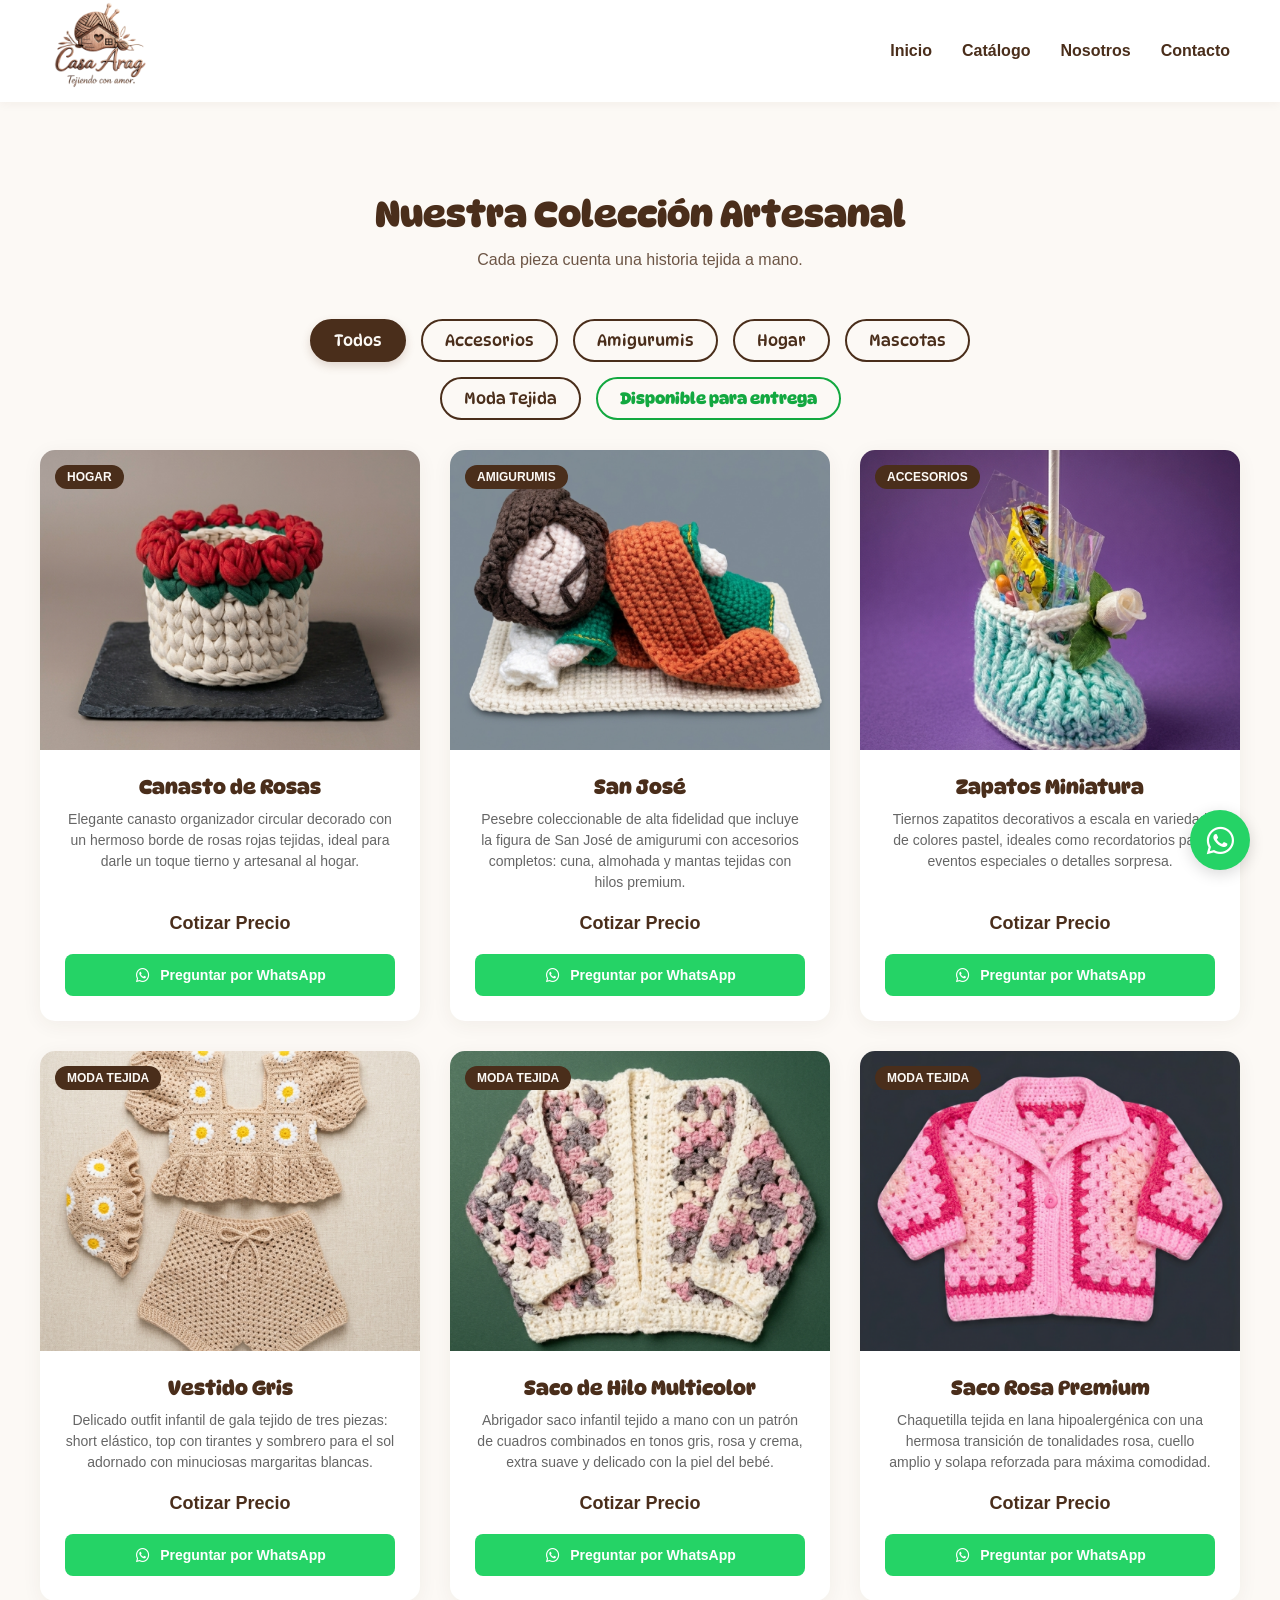
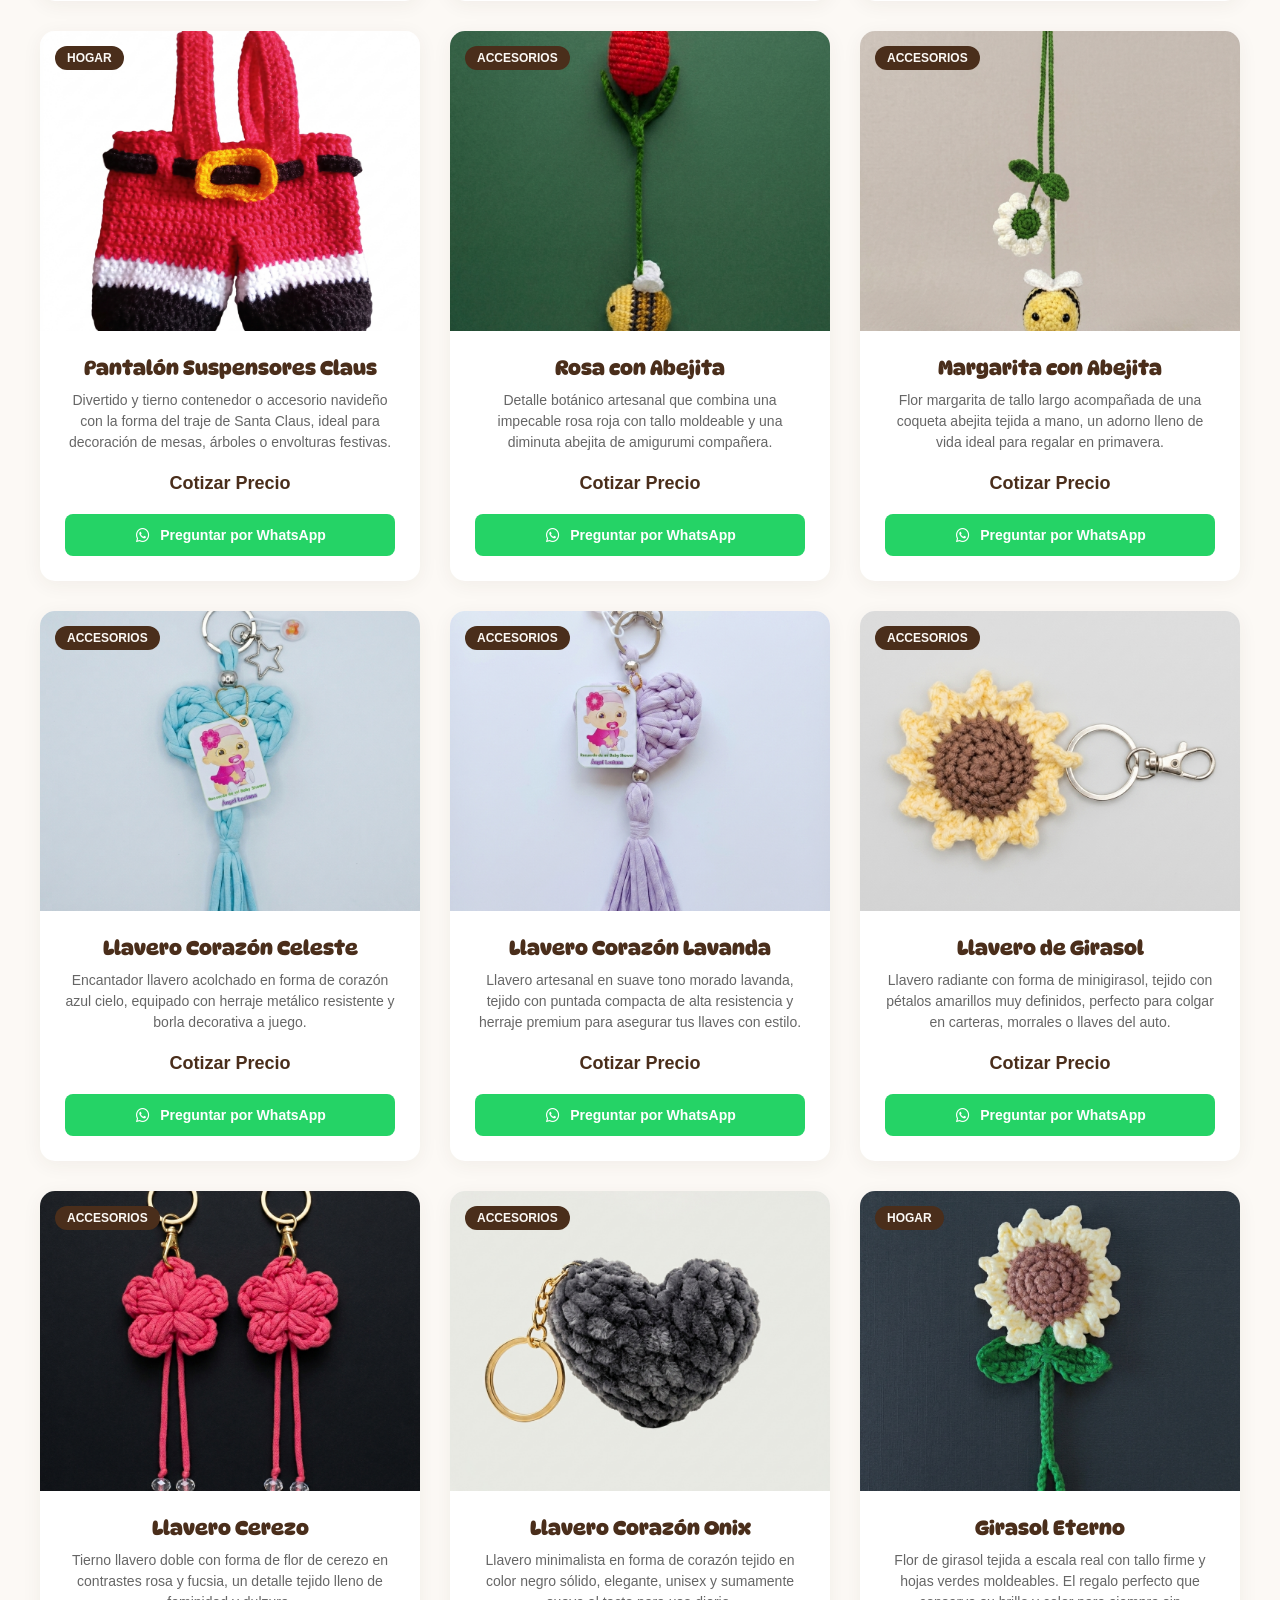
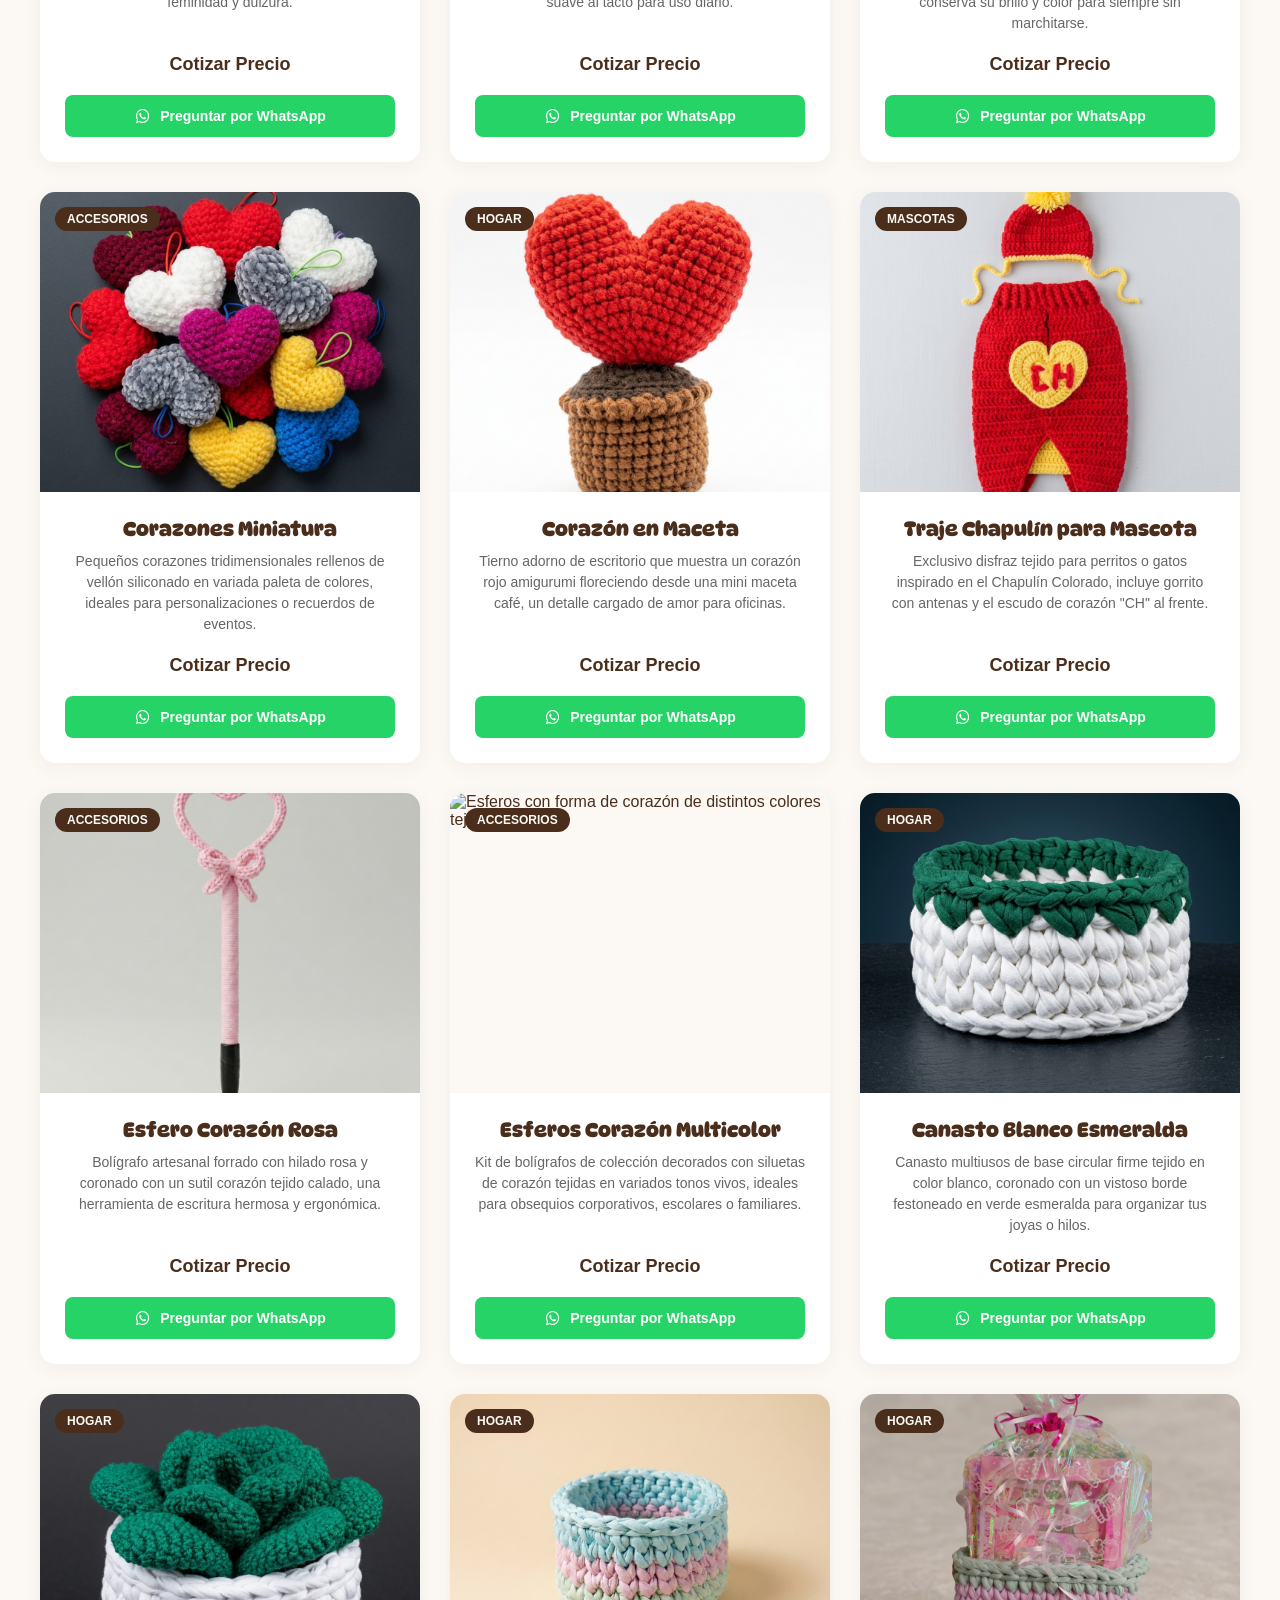
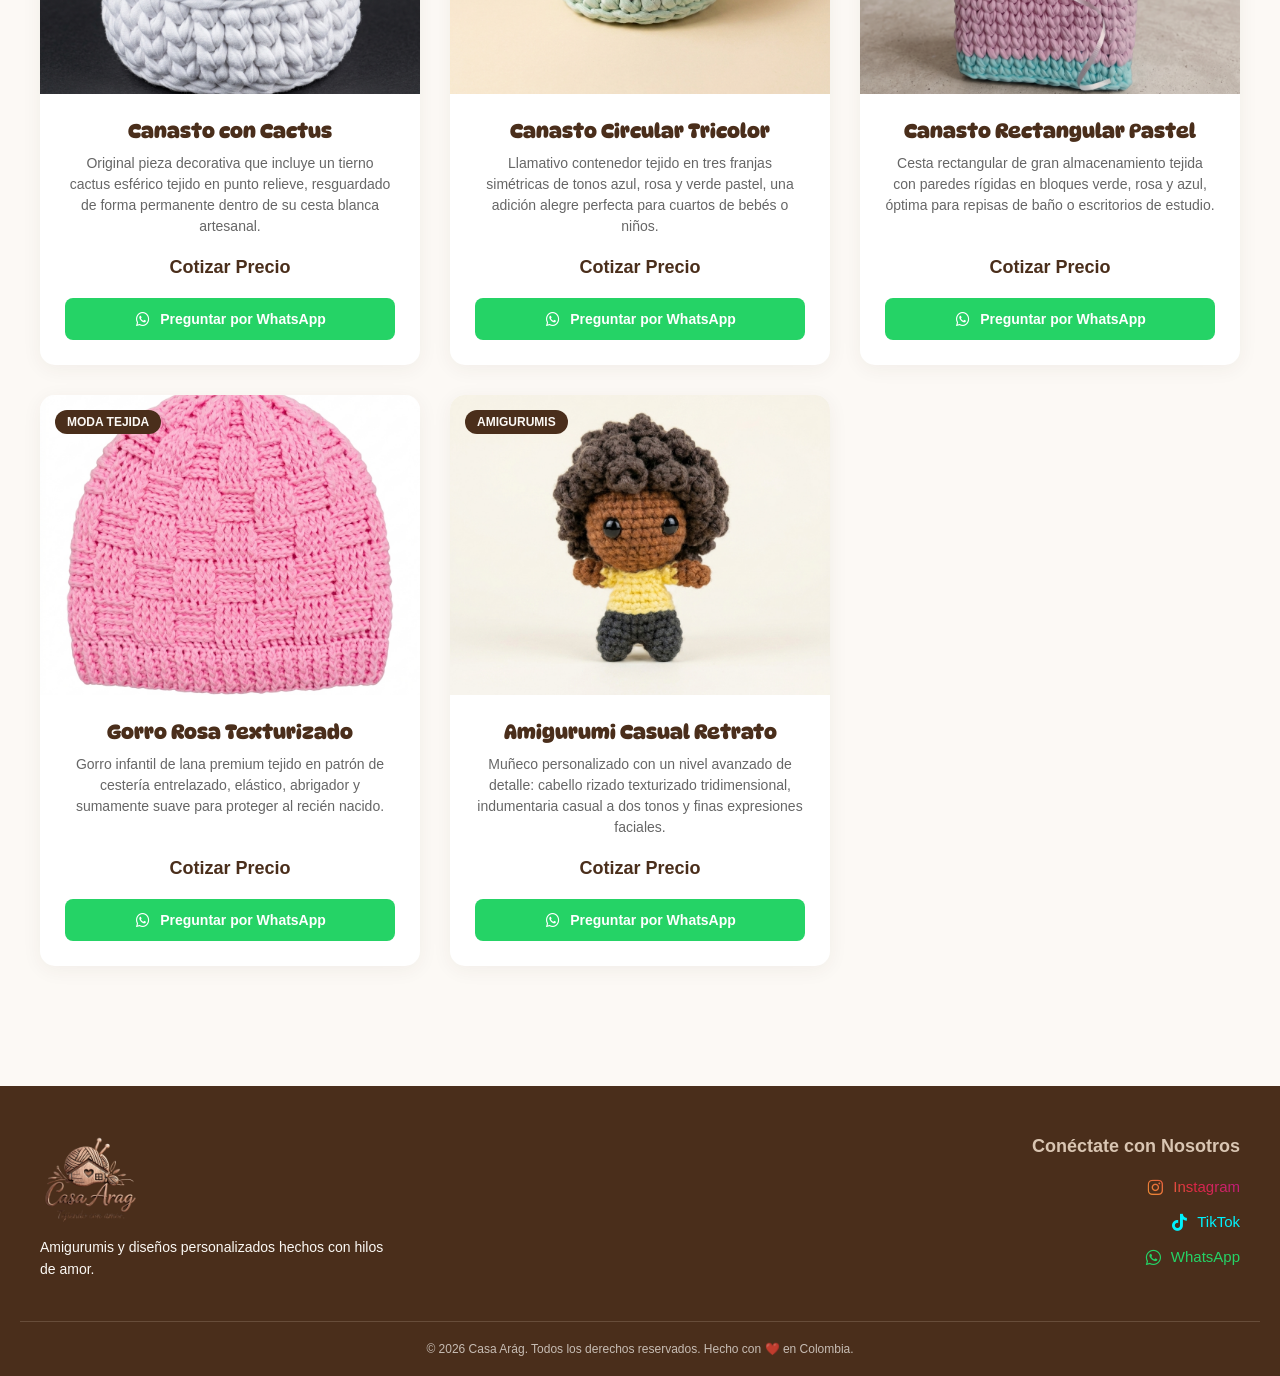
==== commit 2dce407d: "fix: Nuevas Categorías y detalles entrega inmediata" ====
--- a/catalogo.html
+++ b/catalogo.html
@@ -40,164 +40,511 @@
                 
                 <div class="filtros-contenedor">
                     <button class="btn-filtro activo" data-target="todos">Todos</button>
+                    <button class="btn-filtro" data-target="accesorios">Accesorios</button>                    
+                    <button class="btn-filtro" data-target="amigurumis">Amigurumis</button>
                     <button class="btn-filtro" data-target="hogar">Hogar</button>
-                    <button class="btn-filtro" data-target="accesorios">Accesorios</button>
-                    <button class="btn-filtro" data-target="amigurumis">Amigurumis</button>
                     <button class="btn-filtro" data-target="mascotas">Mascotas</button>
+                    <button class="btn-filtro" data-target="moda">Moda Tejida</button>
+                    <button class="btn-filtro btn-disponible" data-target="disponible">Disponible para entrega</button>
                 </div>
 
                 <!-- Contenedor principal en CSS Grid -->
                 <div class="grid-productos">
 
-                    <!-- Tarjeta 1: Conjunto Margaritas -->
-                    <div class="tarjeta-producto" data-category="accesorios">
-                        <div class="imagen-contenedor">
-                            <span class="etiqueta-categoria">Accesorios</span>
-                            <img src="img/conjunto-margaritas.jpg" 
-                                alt="Conjunto Primavera Margaritas"
-                                class="img-interactiva"
-                                data-galeria="img/conjunto-margaritas.jpg,img/saco.jpg">
-                        </div>
-                        <div class="info-producto">
-                            <h3>Conjunto Primavera Margaritas</h3>
-                            <p class="descripcion">Exclusivo outfit de tres piezas: short, top y sombrero tejido con detalles florales.</p>
-                            <p class="precio">Cotizar Precio</p>
-                            <a href="https://wa.me/573219503944?text=Hola%20Casa%20Ar%C3%A1g,%20me%20gustar%C3%ADa%20cotizar%20el%20Conjunto%20Primavera%20Margaritas" target="_blank" class="btn-pedido">
-                                <i class='bx bxl-whatsapp'></i> Preguntar por WhatsApp
-                            </a>
-                        </div>
-                    </div>
-
-                    <!-- Tarjeta 2: Traje Chapulin Colorado -->
-                    <div class="tarjeta-producto" data-category="mascotas">
-                        <div class="imagen-contenedor">
-                            <span class="etiqueta-categoria">Mascotas</span>
-                             <img src="img/Chapulin1.jpeg" 
-                                alt="Traje Chapulin Colorado para Perros"
-                                class="img-interactiva"
-                                data-galeria="img/Chapulin1.jpeg,img/Chapulin2.jpeg,img/Chapulin3.jpeg,img/Chapulin4.jpeg">
-                        </div>
-                        <div class="info-producto">
-                            <h3>Traje Chapulin Colorado</h3>
-                            <p class="descripcion">Traje exclusivo para perros, inspirado en el personaje de Chapulin Colorado.</p>
-                            <p class="precio">Cotizar Precio</p>
-                            <a href="https://wa.me/573219503944?text=Hola%20Casa%20Ar%C3%A1g,%20me%20gustar%C3%ADa%20cotizar%20el%20Traje%20Chapulin%20Colorado" target="_blank" class="btn-pedido">
-                                <i class='bx bxl-whatsapp'></i> Preguntar por WhatsApp
-                            </a>
-                        </div>
-                    </div>
-
-                    <!-- Tarjeta 3: Traje de Navidad -->
-                    <div class="tarjeta-producto" data-category="infantil">
-                        <div class="imagen-contenedor">
-                            <span class="etiqueta-categoria">Infantil</span>
-                            <img src="img/forro_vino.jpg" alt="Traje Infantil Santa Claus">
-                        </div>
-                        <div class="info-producto">
-                            <h3>Pantalón Suspensores Claus</h3>
-                            <p class="descripcion">Traje navideño infantil con tirantas y cinturón tejido, suave y cómodo para bebés.</p>
-                            <p class="precio">Cotizar Precio</p>
-                            <a href="https://wa.me/573219503944?text=Hola%20Casa%20Ar%C3%A1g,%20quiero%20informaci%C3%B3n%20del%20traje%20navide%C3%B1o%20con%20suspensores" target="_blank" class="btn-pedido">
-                                <i class='bx bxl-whatsapp'></i> Preguntar por WhatsApp
-                            </a>
-                        </div>
-                    </div>
-
-                    <!-- Tarjeta 4: Canasto Rosas -->
-                    <div class="tarjeta-producto" data-category="hogar">
-                        <div class="imagen-contenedor">
-                            <span class="etiqueta-categoria">Hogar</span>
-                            <img src="img/canasto-rosas.jpg" alt="Canasto Organizador de Rosas">
-                        </div>
-                        <div class="info-producto">
-                            <h3>Canasto Premium Rosas</h3>
-                            <p class="descripcion">Cesta organizadora tejida en trapillo premium con un elegante borde decorado de rosas rojas.</p>
-                            <p class="precio">Cotizar Precio</p>
-                            <a href="https://wa.me/573219503944?text=Hola%20Casa%20Ar%C3%A1g,%20me%20interesa%20el%20canasto%20premium%20de%20rosas" target="_blank" class="btn-pedido">
-                                <i class='bx bxl-whatsapp'></i> Preguntar por WhatsApp
-                            </a>
-                        </div>
-                    </div>
-
-                    <!-- Tarjeta 5: Canastos Pasteles -->
-                    <div class="tarjeta-producto" data-category="hogar">
-                        <div class="imagen-contenedor">
-                            <span class="etiqueta-categoria">Hogar</span>
-                            <img src="img/doble_canasto.jpg" alt="Canastos Organizadores Pasteles">
-                        </div>
-                        <div class="info-producto">
-                            <h3>Set de Canastos Organizadores</h3>
-                            <p class="descripcion">Canastitas multiusos en tonos pasteles, ideales para decoración o empaques de regalos especiales.</p>
-                            <p class="precio">Cotizar Precio</p>
-                            <a href="https://wa.me/573219503944?text=Hola%20Casa%20Ar%C3%A1g,%20quiero%20informaci%C3%B3n%20del%20set%20de%20canastos%20pasteles" target="_blank" class="btn-pedido">
-                                <i class='bx bxl-whatsapp'></i> Preguntar por WhatsApp
-                            </a>
-                        </div>
-                    </div>
-
-                    <!-- Tarjeta 6: Separador Girasol -->
-                    <div class="tarjeta-producto" data-category="accesorios">
-                        <div class="imagen-contenedor">
-                            <span class="etiqueta-categoria">Accesorios</span>
-                            <img src="img/separador-girasol.jpg" alt="Separador de libros Girasol">
-                        </div>
-                        <div class="info-producto">
-                            <h3>Separador de Libros Girasol</h3>
-                            <p class="descripcion">Detalle tejido ideal para amantes de la lectura. Un girasol lleno de vida para acompañar tus libros.</p>
-                            <p class="precio">Cotizar Precio</p>
-                            <a href="https://wa.me/573219503944?text=Hola%20Casa%20Ar%C3%A1g,%20me%20gustar%C3%ADa%20un%20separador%20de%20girasol" target="_blank" class="btn-pedido">
-                                <i class='bx bxl-whatsapp'></i> Preguntar por WhatsApp
-                            </a>
-                        </div>
-                    </div>
-
-                    <!-- Tarjeta 7: Llavero Abejita -->
-                    <div class="tarjeta-producto" data-category="accesorios">
-                        <div class="imagen-contenedor">
-                            <span class="etiqueta-categoria">Accesorios</span>
-                            <img src="img/separador_abeja.jpg" alt="Llavero Abeja Amigurumi">
-                        </div>
-                        <div class="info-producto">
-                            <h3>Llavero Abejita Tierna</h3>
-                            <p class="descripcion">Pequeña abejita amigurumi acompañada de una margarita blanca tejida, el accesorio perfecto para tus llaves.</p>
-                            <p class="precio">Cotizar Precio</p>
-                            <a href="https://wa.me/573219503944?text=Hola%20Casa%20Ar%C3%A1g,%20quiero%20cotizar%20el%20llavero%20de%20abejita" target="_blank" class="btn-pedido">
-                                <i class='bx bxl-whatsapp'></i> Preguntar por WhatsApp
-                            </a>
-                        </div>
-                    </div>
-
-                    <!-- Tarjeta 8: Esferos Corazón -->
-                    <div class="tarjeta-producto" data-category="accesorios">
-                        <div class="imagen-contenedor">
-                            <span class="etiqueta-categoria">Accesorios</span>
-                            <img src="img/esfero_corazon.jpg" alt="Esferos decorados corazón">
-                        </div>
-                        <div class="info-producto">
-                            <h3>Varitas/Esferos San Valentín</h3>
-                            <p class="descripcion">Esferos decorativos forrados con apliques superiores en forma de corazones rosa y lazos delicados.</p>
-                            <p class="precio">Cotizar Precio</p>
-                            <a href="https://wa.me/573219503944?text=Hola%20Casa%20Ar%C3%A1g,%20me%20interesan%20los%20esferos%20decorados%20de%20coraz%C3%B3n" target="_blank" class="btn-pedido">
-                                <i class='bx bxl-whatsapp'></i> Preguntar por WhatsApp
-                            </a>
-                        </div>
-                    </div>
-
-                    <!-- Tarjeta 9: Maceta Corazón -->
-                    <div class="tarjeta-producto" data-category="accesorios">
-                        <div class="imagen-contenedor">
-                            <span class="etiqueta-categoria">Accesorios</span>
-                            <img src="img/maceta-corazon.jpg" alt="Mini Maceta Corazón Amigurumi">
-                        </div>
-                        <div class="info-producto">
-                            <h3>Mini Maceta Corazón</h3>
-                            <p class="descripcion">Pequeña maceta rústica con un gran corazón amigurumi rojo. Un detalle inolvidable y duradero.</p>
-                            <p class="precio">Cotizar Precio</p>
-                            <a href="https://wa.me/573219503944?text=Hola%20Casa%20Ar%C3%A1g,%20quiero%20encargar%20una%20mini%20maceta%20de%20coraz%C3%B3n" target="_blank" class="btn-pedido">
-                                <i class='bx bxl-whatsapp'></i> Preguntar por WhatsApp
-                            </a>
-                        </div>
-                    </div>
+<!-- Tarjeta : Canasto de Rosas -->
+            <div class="tarjeta-producto" data-category="hogar">
+                <div class="imagen-contenedor">
+                    <span class="etiqueta-categoria">Hogar</span>
+                    <!-- <span class="etiqueta-stock">Disponible para entrega</span> -->
+                    <img src="img/CanastoRosas0.jpeg" 
+                         alt="Canasto circular blanco y con rosas en el borde superior tejido a mano"
+                         class="img-interactiva"
+                         data-galeria="img/CanastoRosas0.jpeg,img/CanastoRosas1.jpeg,img/CanastoRosas2.jpeg,img/CanastoRosas3.jpeg,img/CanastoRosas4.jpeg">
+                </div>
+                <div class="info-producto">
+                    <h3>Canasto de Rosas</h3>
+                    <p class="descripcion">Elegante canasto organizador circular decorado con un hermoso borde de rosas rojas tejidas, ideal para darle un toque tierno y artesanal al hogar.</p>
+                    <p class="precio">Cotizar Precio</p>
+                    <a href="https://wa.me/573219503944?text=Hola%20Casa%20Ar%C3%A1g,%20me%20gustar%C3%ADa%20cotizar%20el%20Canasto%20de%20Rosas" target="_blank" class="btn-pedido">
+                        <i class='bx bxl-whatsapp'></i> Preguntar por WhatsApp
+                    </a>
+                </div>
+            </div>
+
+            <!-- Tarjeta : San José -->
+            <div class="tarjeta-producto" data-category="amigurumis">
+                <div class="imagen-contenedor">
+                    <span class="etiqueta-categoria">Amigurumis</span>
+                    <img src="img/SanJose0.jpeg" 
+                         alt="Muñeco de San José con vestido verde acostado en la cama tejido a mano"
+                         class="img-interactiva"
+                         data-galeria="img/SanJose0.jpeg,img/SanJose1.jpeg,img/SanJoseCabeza.jpeg,img/SanJosePelo.jpeg,img/SanJosePies.jpeg,img/SanJoseAlmohada.jpeg,img/SanJoseCama.jpeg,img/SanJoseManta1.jpeg,img/SanJoseManta2.jpeg">
+                </div>
+                <div class="info-producto">
+                    <h3>San José</h3>
+                    <p class="descripcion">Pesebre coleccionable de alta fidelidad que incluye la figura de San José de amigurumi con accesorios completos: cuna, almohada y mantas tejidas con hilos premium.</p>
+                    <p class="precio">Cotizar Precio</p>
+                    <a href="https://wa.me/573219503944?text=Hola%20Casa%20Ar%C3%A1g,%20me%20gustar%C3%ADa%20cotizar%20el%20Amigurumi%20de%20San%20José" target="_blank" class="btn-pedido">
+                        <i class='bx bxl-whatsapp'></i> Preguntar por WhatsApp
+                    </a>
+                </div>
+            </div>
+
+            <!-- Tarjeta : Zapatos Miniatura -->
+            <div class="tarjeta-producto" data-category="accesorios">
+                <div class="imagen-contenedor">
+                    <span class="etiqueta-categoria">Accesorios</span>
+                    <img src="img/ZapatosMini0.jpeg" 
+                         alt="Zapatos miniaturas de varios colores con un detalle de dulce adentro tejido a mano"
+                         class="img-interactiva"
+                         data-galeria="img/ZapatosMini0.jpeg,img/ZapatosMini1.jpeg,img/ZapatosMini2.jpeg">
+                </div>
+                <div class="info-producto">
+                    <h3>Zapatos Miniatura</h3>
+                    <p class="descripcion">Tiernos zapatitos decorativos a escala en variedad de colores pastel, ideales como recordatorios para eventos especiales o detalles sorpresa.</p>
+                    <p class="precio">Cotizar Precio</p>
+                    <a href="https://wa.me/573219503944?text=Hola%20Casa%20Ar%C3%A1g,%20me%20gustar%C3%ADa%20cotizar%20los%20Zapatos%20Miniatura" target="_blank" class="btn-pedido">
+                        <i class='bx bxl-whatsapp'></i> Preguntar por WhatsApp
+                    </a>
+                </div>
+            </div>
+
+            <!-- Tarjeta : Vestido Gris -->
+            <div class="tarjeta-producto" data-category="moda">
+                <div class="imagen-contenedor">
+                    <span class="etiqueta-categoria">Moda Tejida</span>
+                    <img src="img/VestidoGris0.jpeg" 
+                         alt="Conjunto de un vestido gris para bebe tejido a mano"
+                         class="img-interactiva"
+                         data-galeria="img/VestidoGris0.jpeg,img/VestidoGris1.jpeg,img/VestidoGris2.jpeg">
+                </div>
+                <div class="info-producto">
+                    <h3>Vestido Gris</h3>
+                    <p class="descripcion">Delicado outfit infantil de gala tejido de tres piezas: short elástico, top con tirantes y sombrero para el sol adornado con minuciosas margaritas blancas.</p>
+                    <p class="precio">Cotizar Precio</p>
+                    <a href="https://wa.me/573219503944?text=Hola%20Casa%20Ar%C3%A1g,%20me%20gustar%C3%ADa%20cotizar%20el%20Vestido%20Gris%20Infantil" target="_blank" class="btn-pedido">
+                        <i class='bx bxl-whatsapp'></i> Preguntar por WhatsApp
+                    </a>
+                </div>
+            </div>
+
+            <!-- Tarjeta : Saco -->
+            <div class="tarjeta-producto" data-category="moda">
+                <div class="imagen-contenedor">
+                    <span class="etiqueta-categoria">Moda Tejida</span>
+                    <img src="img/Saco1.jpeg" 
+                         alt="Saco de color gris con blanco para bebe tejido a mano"
+                         class="img-interactiva"
+                         data-galeria="img/Saco1.jpeg,img/Saco2.jpeg">
+                </div>
+                <div class="info-producto">
+                    <h3>Saco de Hilo Multicolor</h3>
+                    <p class="descripcion">Abrigador saco infantil tejido a mano con un patrón de cuadros combinados en tonos gris, rosa y crema, extra suave y delicado con la piel del bebé.</p>
+                    <p class="precio">Cotizar Precio</p>
+                    <a href="https://wa.me/573219503944?text=Hola%20Casa%20Ar%C3%A1g,%20me%20gustar%C3%ADa%20cotizar%20el%20Saco%20de%20Hilo%20Multicolor" target="_blank" class="btn-pedido">
+                        <i class='bx bxl-whatsapp'></i> Preguntar por WhatsApp
+                    </a>
+                </div>
+            </div>
+
+            <!-- Tarjeta : Saco de Color Rosa -->
+            <div class="tarjeta-producto" data-category="moda">
+                <div class="imagen-contenedor">
+                    <span class="etiqueta-categoria">Moda Tejida</span>
+                    <img src="img/SacoRosa.jpeg" 
+                         alt="Saco de color rosa para bebe tejido a mano"
+                         class="img-interactiva"
+                         data-galeria="img/SacoRosa.jpeg">
+                </div>
+                <div class="info-producto">
+                    <h3>Saco Rosa Premium</h3>
+                    <p class="descripcion">Chaquetilla tejida en lana hipoalergénica con una hermosa transición de tonalidades rosa, cuello amplio y solapa reforzada para máxima comodidad.</p>
+                    <p class="precio">Cotizar Precio</p>
+                    <a href="https://wa.me/573219503944?text=Hola%20Casa%20Ar%C3%A1g,%20me%20gustar%C3%ADa%20cotizar%20el%20Saco%20Rosa%20Premium" target="_blank" class="btn-pedido">
+                        <i class='bx bxl-whatsapp'></i> Preguntar por WhatsApp
+                    </a>
+                </div>
+            </div>
+
+            <!-- Tarjeta : Mini Pantalon Navideño -->
+            <div class="tarjeta-producto" data-category="hogar">
+                <div class="imagen-contenedor">
+                    <span class="etiqueta-categoria">Hogar</span>
+                    <img src="img/PantsClaus.jpeg" 
+                         alt="Mini Pantalon Navideño tejido a mano"
+                         class="img-interactiva"
+                         data-galeria="img/PantsClaus.jpeg">
+                </div>
+                <div class="info-producto">
+                    <h3>Pantalón Suspensores Claus</h3>
+                    <p class="descripcion">Divertido y tierno contenedor o accesorio navideño con la forma del traje de Santa Claus, ideal para decoración de mesas, árboles o envolturas festivas.</p>
+                    <p class="precio">Cotizar Precio</p>
+                    <a href="https://wa.me/573219503944?text=Hola%20Casa%20Ar%C3%A1g,%20me%20gustar%C3%ADa%20cotizar%20el%20Pantalon%20Suspensores%20Claus" target="_blank" class="btn-pedido">
+                        <i class='bx bxl-whatsapp'></i> Preguntar por WhatsApp
+                    </a>
+                </div>
+            </div>
+
+            <!-- Tarjeta : Rosa unida con Abeja -->
+            <div class="tarjeta-producto" data-category="accesorios">
+                <div class="imagen-contenedor">
+                    <span class="etiqueta-categoria">Accesorios</span>
+                    <img src="img/RosaAbeja.jpeg" 
+                         alt="Rosa unida con una abeja tejido a mano"
+                         class="img-interactiva"
+                         data-galeria="img/RosaAbeja.jpeg">
+                </div>
+                <div class="info-producto">
+                    <h3>Rosa con Abejita</h3>
+                    <p class="descripcion">Detalle botánico artesanal que combina una impecable rosa roja con tallo moldeable y una diminuta abejita de amigurumi compañera.</p>
+                    <p class="precio">Cotizar Precio</p>
+                    <a href="https://wa.me/573219503944?text=Hola%20Casa%20Ar%C3%A1g,%20me%20gustar%C3%ADa%20cotizar%20la%20Rosa%20con%20Abejita" target="_blank" class="btn-pedido">
+                        <i class='bx bxl-whatsapp'></i> Preguntar por WhatsApp
+                    </a>
+                </div>
+            </div>
+
+            <!-- Tarjeta : Margarita unida con Abeja -->
+            <div class="tarjeta-producto" data-category="accesorios">
+                <div class="imagen-contenedor">
+                    <span class="etiqueta-categoria">Accesorios</span>
+                    <img src="img/MargaritaAbeja.jpeg" 
+                         alt="Flor margarita unida con una abeja tejido a mano"
+                         class="img-interactiva"
+                         data-galeria="img/MargaritaAbeja.jpeg">
+                </div>
+                <div class="info-producto">
+                    <h3>Margarita con Abejita</h3>
+                    <p class="descripcion">Flor margarita de tallo largo acompañada de una coqueta abejita tejida a mano, un adorno lleno de vida ideal para regalar en primavera.</p>
+                    <p class="precio">Cotizar Precio</p>
+                    <a href="https://wa.me/573219503944?text=Hola%20Casa%20Ar%C3%A1g,%20me%20gustar%C3%ADa%20cotizar%20la%20Margarita%20con%20Abejita" target="_blank" class="btn-pedido">
+                        <i class='bx bxl-whatsapp'></i> Preguntar por WhatsApp
+                    </a>
+                </div>
+            </div>
+
+            <!-- Tarjeta : Llavero Forma Corazón Azul -->
+            <div class="tarjeta-producto" data-category="accesorios">
+                <div class="imagen-contenedor">
+                    <span class="etiqueta-categoria">Accesorios</span>
+                    <img src="img/LlaveroCorazonAzul.jpeg" 
+                         alt="Llavero en forma de corazón de color azul plano tejido a mano"
+                         class="img-interactiva"
+                         data-galeria="img/LlaveroCorazonAzul.jpeg">
+                </div>
+                <div class="info-producto">
+                    <h3>Llavero Corazón Celeste</h3>
+                    <p class="descripcion">Encantador llavero acolchado en forma de corazón azul cielo, equipado con herraje metálico resistente y borla decorativa a juego.</p>
+                    <p class="precio">Cotizar Precio</p>
+                    <a href="https://wa.me/573219503944?text=Hola%20Casa%20Ar%C3%A1g,%20me%20gustar%C3%ADa%20cotizar%20el%20Llavero%20Corazon%20Celeste" target="_blank" class="btn-pedido">
+                        <i class='bx bxl-whatsapp'></i> Preguntar por WhatsApp
+                    </a>
+                </div>
+            </div>
+
+            <!-- Tarjeta : Llavero Forma Corazón Morado -->
+            <div class="tarjeta-producto" data-category="accesorios">
+                <div class="imagen-contenedor">
+                    <span class="etiqueta-categoria">Accesorios</span>
+                    <img src="img/LlaveroCorazonMorado.jpeg" 
+                         alt="Llavero en forma de Corazón de color morado plano tejido a mano"
+                         class="img-interactiva"
+                         data-galeria="img/LlaveroCorazonMorado.jpeg">
+                </div>
+                <div class="info-producto">
+                    <h3>Llavero Corazón Lavanda</h3>
+                    <p class="descripcion">Llavero artesanal en suave tono morado lavanda, tejido con puntada compacta de alta resistencia y herraje premium para asegurar tus llaves con estilo.</p>
+                    <p class="precio">Cotizar Precio</p>
+                    <a href="https://wa.me/573219503944?text=Hola%20Casa%20Ar%C3%A1g,%20me%20gustar%C3%ADa%20cotizar%20el%20Llavero%20Corazon%20Lavanda" target="_blank" class="btn-pedido">
+                        <i class='bx bxl-whatsapp'></i> Preguntar por WhatsApp
+                    </a>
+                </div>
+            </div>
+
+            <!-- Tarjeta : Llavero de Girasol -->
+            <div class="tarjeta-producto" data-category="accesorios">
+                <div class="imagen-contenedor">
+                    <span class="etiqueta-categoria">Accesorios</span>
+                    <img src="img/GirasolLlavero1.jpeg" 
+                         alt="Llavero en forma de girasol tejido a mano"
+                         class="img-interactiva"
+                         data-galeria="img/GirasolLlavero1.jpeg,img/GirasolLlavero2.jpeg">
+                </div>
+                <div class="info-producto">
+                    <h3>Llavero de Girasol</h3>
+                    <p class="descripcion">Llavero radiante con forma de minigirasol, tejido con pétalos amarillos muy definidos, perfecto para colgar en carteras, morrales o llaves del auto.</p>
+                    <p class="precio">Cotizar Precio</p>
+                    <a href="https://wa.me/573219503944?text=Hola%20Casa%20Ar%C3%A1g,%20me%20gustar%C3%ADa%20cotizar%20el%20Llavero%20de%20Girasol" target="_blank" class="btn-pedido">
+                        <i class='bx bxl-whatsapp'></i> Preguntar por WhatsApp
+                    </a>
+                </div>
+            </div>
+
+            <!-- Tarjeta : Llavero con forma de Flor -->
+            <div class="tarjeta-producto" data-category="accesorios">
+                <div class="imagen-contenedor">
+                    <span class="etiqueta-categoria">Accesorios</span>
+                    <img src="img/FlorLlavero.jpeg" 
+                         alt="Llavero en forma de corazón de color rosa plano tejido a mano"
+                         class="img-interactiva"
+                         data-galeria="img/FlorLlavero.jpeg">
+                </div>
+                <div class="info-producto">
+                    <h3>Llavero Cerezo</h3>
+                    <p class="descripcion">Tierno llavero doble con forma de flor de cerezo en contrastes rosa y fucsia, un detalle tejido lleno de feminidad y dulzura.</p>
+                    <p class="precio">Cotizar Precio</p>
+                    <a href="https://wa.me/573219503944?text=Hola%20Casa%20Ar%C3%A1g,%20me%20gustar%C3%ADa%20cotizar%20el%20Llavero%20Cerezo" target="_blank" class="btn-pedido">
+                        <i class='bx bxl-whatsapp'></i> Preguntar por WhatsApp
+                    </a>
+                </div>
+            </div>
+
+            <!-- Tarjeta : Llavero de Corazón -->
+            <div class="tarjeta-producto" data-category="accesorios">
+                <div class="imagen-contenedor">
+                    <span class="etiqueta-categoria">Accesorios</span>
+                    <img src="img/CorazonLlavero.jpeg" 
+                         alt="Llavero en forma de corazón de color negro tejido a mano"
+                         class="img-interactiva"
+                         data-galeria="img/CorazonLlavero.jpeg">
+                </div>
+                <div class="info-producto">
+                    <h3>Llavero Corazón Onix</h3>
+                    <p class="descripcion">Llavero minimalista en forma de corazón tejido en color negro sólido, elegante, unisex y sumamente suave al tacto para uso diario.</p>
+                    <p class="precio">Cotizar Precio</p>
+                    <a href="https://wa.me/573219503944?text=Hola%20Casa%20Ar%C3%A1g,%20me%20gustar%C3%ADa%20cotizar%20el%20Llavero%20Corazon%20Onix" target="_blank" class="btn-pedido">
+                        <i class='bx bxl-whatsapp'></i> Preguntar por WhatsApp
+                    </a>
+                </div>
+            </div>
+
+            <!-- Tarjeta : Girasol -->
+            <div class="tarjeta-producto" data-category="hogar">
+                <div class="imagen-contenedor">
+                    <span class="etiqueta-categoria">Hogar</span>
+                    <img src="img/Girasol.jpeg" 
+                         alt="Flor girasol con tallo tejido a mano"
+                         class="img-interactiva"
+                         data-galeria="img/Girasol.jpeg">
+                </div>
+                <div class="info-producto">
+                    <h3>Girasol Eterno</h3>
+                    <p class="descripcion">Flor de girasol tejida a escala real con tallo firme y hojas verdes moldeables. El regalo perfecto que conserva su brillo y color para siempre sin marchitarse.</p>
+                    <p class="precio">Cotizar Precio</p>
+                    <a href="https://wa.me/573219503944?text=Hola%20Casa%20Ar%C3%A1g,%20me%20gustar%C3%ADa%20cotizar%20el%20Girasol%20Eterno" target="_blank" class="btn-pedido">
+                        <i class='bx bxl-whatsapp'></i> Preguntar por WhatsApp
+                    </a>
+                </div>
+            </div>
+
+            <!-- Tarjeta : Corazones Miniatura -->
+            <div class="tarjeta-producto" data-category="accesorios">
+                <div class="imagen-contenedor">
+                    <span class="etiqueta-categoria">Accesorios</span>
+                    <img src="img/Corazones.jpeg" 
+                         alt="Corazones miniaturas de varios colores tejidos a mano"
+                         class="img-interactiva"
+                         data-galeria="img/Corazones.jpeg">
+                </div>
+                <div class="info-producto">
+                    <h3>Corazones Miniatura</h3>
+                    <p class="descripcion">Pequeños corazones tridimensionales rellenos de vellón siliconado en variada paleta de colores, ideales para personalizaciones o recuerdos de eventos.</p>
+                    <p class="precio">Cotizar Precio</p>
+                    <a href="https://wa.me/573219503944?text=Hola%20Casa%20Ar%C3%A1g,%20me%20gustar%C3%ADa%20cotizar%20los%20Corazones%20Miniatura" target="_blank" class="btn-pedido">
+                        <i class='bx bxl-whatsapp'></i> Preguntar por WhatsApp
+                    </a>
+                </div>
+            </div>
+
+            <!-- Tarjeta : Corazón en maceta -->
+            <div class="tarjeta-producto" data-category="hogar">
+                <div class="imagen-contenedor">
+                    <span class="etiqueta-categoria">Hogar</span>
+                    <img src="img/CorazonMaceta.jpeg" 
+                         alt="Corazon unido a una maceta tejido a mano"
+                         class="img-interactiva"
+                         data-galeria="img/CorazonMaceta.jpeg">
+                </div>
+                <div class="info-producto">
+                    <h3>Corazón en Maceta</h3>
+                    <p class="descripcion">Tierno adorno de escritorio que muestra un corazón rojo amigurumi floreciendo desde una mini maceta café, un detalle cargado de amor para oficinas.</p>
+                    <p class="precio">Cotizar Precio</p>
+                    <a href="https://wa.me/573219503944?text=Hola%20Casa%20Ar%C3%A1g,%20me%20gustar%C3%ADa%20cotizar%20el%20Coraz%C3%B3n%20en%20Maceta" target="_blank" class="btn-pedido">
+                        <i class='bx bxl-whatsapp'></i> Preguntar por WhatsApp
+                    </a>
+                </div>
+            </div>
+
+            <!-- Tarjeta : Traje Chapulin para mascota -->
+            <div class="tarjeta-producto" data-category="mascotas">
+                <div class="imagen-contenedor">
+                    <span class="etiqueta-categoria">Mascotas</span>
+                    <img src="img/Chapulin1.jpeg" 
+                         alt="Traje de chapulin diseñado para mascota tejido a mano"
+                         class="img-interactiva"
+                         data-galeria="img/Chapulin1.jpeg,img/Chapulin2.jpeg,img/Chapulin3.jpeg,img/Chapulin4.jpeg">
+                </div>
+                <div class="info-producto">
+                    <h3>Traje Chapulín para Mascota</h3>
+                    <p class="descripcion">Exclusivo disfraz tejido para perritos o gatos inspirado en el Chapulín Colorado, incluye gorrito con antenas y el escudo de corazón "CH" al frente.</p>
+                    <p class="precio">Cotizar Precio</p>
+                    <a href="https://wa.me/573219503944?text=Hola%20Casa%20Ar%C3%A1g,%20me%20gustar%C3%ADa%20cotizar%20el%20Traje%20Chapul%C3%ADn%20para%20Mascota" target="_blank" class="btn-pedido">
+                        <i class='bx bxl-whatsapp'></i> Preguntar por WhatsApp
+                    </a>
+                </div>
+            </div>
+
+            <!-- Tarjeta : Esfero de corazón -->
+            <div class="tarjeta-producto" data-category="accesorios">
+                <div class="imagen-contenedor">
+                    <span class="etiqueta-categoria">Accesorios</span>
+                    <img src="img/EsferoRosa0.jpeg" 
+                         alt="Esfero con forma de corazón de color rosa tejido a mano"
+                         class="img-interactiva"
+                         data-galeria="img/EsferoRosa0.jpeg,img/EsferoRosa1.jpeg,img/EsferoRosa2.jpeg">
+                </div>
+                <div class="info-producto">
+                    <h3>Esfero Corazón Rosa</h3>
+                    <p class="descripcion">Bolígrafo artesanal forrado con hilado rosa y coronado con un sutil corazón tejido calado, una herramienta de escritura hermosa y ergonómica.</p>
+                    <p class="precio">Cotizar Precio</p>
+                    <a href="https://wa.me/573219503944?text=Hola%20Casa%20Ar%C3%A1g,%20me%20gustar%C3%ADa%20cotizar%20el%20Esfero%20Coraz%C3%B3n%20Rosa" target="_blank" class="btn-pedido">
+                        <i class='bx bxl-whatsapp'></i> Preguntar por WhatsApp
+                    </a>
+                </div>
+            </div>
+
+            <!-- Tarjeta : Esferos de corazón distintos colores -->
+            <div class="tarjeta-producto" data-category="accesorios">
+                <div class="imagen-contenedor">
+                    <span class="etiqueta-categoria">Accesorios</span>
+                    <img src="img/EsferosColores.jpg" 
+                         alt="Esferos con forma de corazón de distintos colores tejido a mano"
+                         class="img-interactiva"
+                         data-galeria="img/EsferosColores.jpg">
+                </div>
+                <div class="info-producto">
+                    <h3>Esferos Corazón Multicolor</h3>
+                    <p class="descripcion">Kit de bolígrafos de colección decorados con siluetas de corazón tejidas en variados tonos vivos, ideales para obsequios corporativos, escolares o familiares.</p>
+                    <p class="precio">Cotizar Precio</p>
+                    <a href="https://wa.me/573219503944?text=Hola%20Casa%20Ar%C3%A1g,%20me%20gustar%C3%ADa%20cotizar%20los%20Esferos%20Coraz%C3%B3n%20Multicolor" target="_blank" class="btn-pedido">
+                        <i class='bx bxl-whatsapp'></i> Preguntar por WhatsApp
+                    </a>
+                </div>
+            </div>
+
+            <!-- Tarjeta : Canasto blanco con verde -->
+            <div class="tarjeta-producto" data-category="hogar">
+                <div class="imagen-contenedor">
+                    <span class="etiqueta-categoria">Hogar</span>
+                    <img src="img/CanastoVerde.jpeg" 
+                         alt="Canasto circular blanco con el borde superior de color verde tejido a mano"
+                         class="img-interactiva"
+                         data-galeria="img/CanastoVerde.jpeg">
+                </div>
+                <div class="info-producto">
+                    <h3>Canasto Blanco Esmeralda</h3>
+                    <p class="descripcion">Canasto multiusos de base circular firme tejido en color blanco, coronado con un vistoso borde festoneado en verde esmeralda para organizar tus joyas o hilos.</p>
+                    <p class="precio">Cotizar Precio</p>
+                    <a href="https://wa.me/573219503944?text=Hola%20Casa%20Ar%C3%A1g,%20me%20gustar%C3%ADa%20cotizar%20el%20Canasto%20Blanco%20Esmeralda" target="_blank" class="btn-pedido">
+                        <i class='bx bxl-whatsapp'></i> Preguntar por WhatsApp
+                    </a>
+                </div>
+            </div>
+
+            <!-- Tarjeta : Canasto con cactus -->
+            <div class="tarjeta-producto" data-category="hogar">
+                <div class="imagen-contenedor">
+                    <span class="etiqueta-categoria">Hogar</span>
+                    <img src="img/CanastoCactus.jpeg" 
+                         alt="Canasto circular blanco con planta cactus tejido a mano"
+                         class="img-interactiva"
+                         data-galeria="img/CanastoCactus.jpeg">
+                </div>
+                <div class="info-producto">
+                    <h3>Canasto con Cactus</h3>
+                    <p class="descripcion">Original pieza decorativa que incluye un tierno cactus esférico tejido en punto relieve, resguardado de forma permanente dentro de su cesta blanca artesanal.</p>
+                    <p class="precio">Cotizar Precio</p>
+                    <a href="https://wa.me/573219503944?text=Hola%20Casa%20Ar%C3%A1g,%20me%20gustar%C3%ADa%20cotizar%20el%20Canasto%20con%20Cactus" target="_blank" class="btn-pedido">
+                        <i class='bx bxl-whatsapp'></i> Preguntar por WhatsApp
+                    </a>
+                </div>
+            </div>
+
+            <!-- Tarjeta : Canasto 3 colores -->
+            <div class="tarjeta-producto" data-category="hogar">
+                <div class="imagen-contenedor">
+                    <span class="etiqueta-categoria">Hogar</span>
+                    <img src="img/Canasto3colores.jpeg" 
+                         alt="Canasto circular de 3 colores azul, rosa y verde tejido a mano"
+                         class="img-interactiva"
+                         data-galeria="img/Canasto3colores.jpeg">
+                </div>
+                <div class="info-producto">
+                    <h3>Canasto Circular Tricolor</h3>
+                    <p class="descripcion">Llamativo contenedor tejido en tres franjas simétricas de tonos azul, rosa y verde pastel, una adición alegre perfecta para cuartos de bebés o niños.</p>
+                    <p class="precio">Cotizar Precio</p>
+                    <a href="https://wa.me/573219503944?text=Hola%20Casa%20Ar%C3%A1g,%20me%20gustar%C3%ADa%20cotizar%20el%20Canasto%20Circular%20Tricolor" target="_blank" class="btn-pedido">
+                        <i class='bx bxl-whatsapp'></i> Preguntar por WhatsApp
+                    </a>
+                </div>
+            </div>
+
+            <!-- Tarjeta : Canasto Rectangular 3 colores -->
+            <div class="tarjeta-producto" data-category="hogar">
+                <div class="imagen-contenedor">
+                    <span class="etiqueta-categoria">Hogar</span>
+                    <img src="img/CanastoRectangular.jpeg" 
+                         alt="Canasto rectangular de 3 colores verde, rosa y azul tejido a mano"
+                         class="img-interactiva"
+                         data-galeria="img/CanastoRectangular.jpeg">
+                </div>
+                <div class="info-producto">
+                    <h3>Canasto Rectangular Pastel</h3>
+                    <p class="descripcion">Cesta rectangular de gran almacenamiento tejida con paredes rígidas en bloques verde, rosa y azul, óptima para repisas de baño o escritorios de estudio.</p>
+                    <p class="precio">Cotizar Precio</p>
+                    <a href="https://wa.me/573219503944?text=Hola%20Casa%20Ar%C3%A1g,%20me%20gustar%C3%ADa%20cotizar%20el%20Canasto%20Rectangular%20Pastel" target="_blank" class="btn-pedido">
+                        <i class='bx bxl-whatsapp'></i> Preguntar por WhatsApp
+                    </a>
+                </div>
+            </div>
+
+            <!-- Tarjeta : Gorro Rosa -->
+            <div class="tarjeta-producto" data-category="moda">
+                <div class="imagen-contenedor">
+                    <span class="etiqueta-categoria">Moda Tejida</span>
+                    <img src="img/GorroRosa.jpeg" 
+                         alt="Gorro de color rosa para bebe tejido a mano"
+                         class="img-interactiva"
+                         data-galeria="img/GorroRosa.jpeg">
+                </div>
+                <div class="info-producto">
+                    <h3>Gorro Rosa Texturizado</h3>
+                    <p class="descripcion">Gorro infantil de lana premium tejido en patrón de cestería entrelazado, elástico, abrigador y sumamente suave para proteger al recién nacido.</p>
+                    <p class="precio">Cotizar Precio</p>
+                    <a href="https://wa.me/573219503944?text=Hola%20Casa%20Ar%C3%A1g,%20me%20gustar%C3%ADa%20cotizar%20el%20Gorro%20Rosa%20Texturizado" target="_blank" class="btn-pedido">
+                        <i class='bx bxl-whatsapp'></i> Preguntar por WhatsApp
+                    </a>
+                </div>
+            </div>
+
+            <!-- Tarjeta : Amigurumi Personalizado2 -->
+            <div class="tarjeta-producto" data-category="amigurumis">
+                <div class="imagen-contenedor">
+                    <span class="etiqueta-categoria">Amigurumis</span>
+                    <img src="img/MuñecoPersona.jpeg" 
+                         alt="Muñeco con estilo de persona personalizado tejido a mano"
+                         class="img-interactiva"
+                         data-galeria="img/MuñecoPersona.jpeg">
+                </div>
+                <div class="info-producto">
+                    <h3>Amigurumi Casual Retrato</h3>
+                    <p class="descripcion">Muñeco personalizado con un nivel avanzado de detalle: cabello rizado texturizado tridimensional, indumentaria casual a dos tonos y finas expresiones faciales.</p>
+                    <p class="precio">Cotizar Precio</p>
+                    <a href="https://wa.me/573219503944?text=Hola%20Casa%20Ar%C3%A1g,%20me%20gustar%C3%ADa%20cotizar%20el%20Amigurumi%20Casual%20Retrato" target="_blank" class="btn-pedido">
+                        <i class='bx bxl-whatsapp'></i> Preguntar por WhatsApp
+                    </a>
+                </div>
+            </div>
 
                 </div>
             </div>
@@ -244,27 +591,30 @@
         <script>
             document.addEventListener("DOMContentLoaded", () => {
                 const botones = document.querySelectorAll(".btn-filtro");
-                const tarjetas = document.querySelectorAll(".producto-tarjeta");
-
-                botones.forEach(boton => {
-                    boton.addEventListener("click", () => {
-                        // 1. Quitar la clase 'activo' del botón anterior y ponérsela al que recibió el clic
-                        document.querySelector(".btn-filtro.activo").classList.remove("activo");
-                        boton.classList.add("activo");
-
-                        // 2. Obtener la categoría que el usuario quiere ver
-                        const categoriaSeleccionada = boton.getAttribute("data-target");
-
-                        // 3. Evaluar cada tarjeta de producto
+                const tarjetas = document.querySelectorAll(".tarjeta-producto");
+
+                    botones.forEach(boton => {
+                        boton.addEventListener('click', () => {
+                        // Intercambio de clase activa
+                        botones.forEach(b => b.classList.remove('activo'));
+                        boton.classList.add('activo');
+                        
+                        // Leemos el data-target personalizado que descubriste en tu sesión anterior
+                        const filtro = boton.getAttribute('data-target'); 
+                        
                         tarjetas.forEach(tarjeta => {
-                            const categoriaTarjeta = tarjeta.getAttribute("data-category");
-
-                            // Si el filtro es 'todos' o la tarjeta coincide con la categoría, se muestra
-                            if (categoriaSeleccionada === "todos" || categoriaTarjeta === categoriaSeleccionada) {
-                                tarjeta.classList.remove("oculto");
+                            const categoria = tarjeta.getAttribute('data-category');
+                            
+                            // 🔍 Variable booleana: verifica si la tarjeta tiene la etiqueta verde física dentro
+                            const tieneEtiquetaStock = tarjeta.querySelector('.etiqueta-stock') !== null;
+                            
+                            // Condicional de triple flujo (Todos / Por Categoría / Por Disponibilidad)
+                            if (filtro === 'todos' || filtro === categoria) {
+                                tarjeta.classList.remove('oculto'); // Muestra si coincide o es 'todos'
+                            } else if (filtro === 'disponible' && tieneEtiquetaStock) {
+                                tarjeta.classList.remove('oculto'); // Muestra solo los productos con stock
                             } else {
-                                // Si no coincide, se le inyecta la clase que tiene 'display: none'
-                                tarjeta.classList.add("oculto");
+                                tarjeta.classList.add('oculto');    // Oculta el resto
                             }
                         });
                     });
--- a/css/estilos.css
+++ b/css/estilos.css
@@ -548,6 +548,30 @@
     text-transform: uppercase;
     z-index: 10; /* Se asegura de que la etiqueta siempre esté por encima de la imagen */
 }
+/* 
+   Asegurar el contexto de posicionamiento:
+   Si el contenedor de la imagen no tuviera 'relative', la etiqueta se iría 
+   al extremo superior de toda la página web.
+*/
+.imagen-contenedor {
+    position: relative; 
+}
+
+.etiqueta-stock {
+    position: absolute;
+    top: 15px;                  /* Distancia simétrica desde el borde superior */
+    right: 15px;                /* Posicionamiento en el extremo derecho */
+    background-color: #13a840;  /* Verde bosque orgánico premium (indica disponible) */
+    color: var(--color-blanco);
+    font-size: 0.75rem;
+    font-weight: bold;
+    text-transform: uppercase;  /* Estandarización de texto en mayúsculas */
+    padding: 5px 12px;
+    border-radius: 20px;        /* Bordes redondeados tipo píldora */
+    letter-spacing: 0.5px;      /* Espaciado de caracteres para mejorar legibilidad */
+    box-shadow: 0 2px 8px rgba(0, 0, 0, 0.12); /* Sombra suave de aislamiento */
+    z-index: 2;                 /* Garantiza que flote sobre la imagen del producto */
+}
 
 /* Información */
 .info-producto {
@@ -680,6 +704,121 @@
 }
 
 /* ==========================================================================
+    SECCIÓN PEDIDOS PERSONALIZADOS (index.html)
+   ========================================================================== */
+.seccion-personalizados {
+    padding: 60px 20px;
+    text-align: center;
+    background-color: var(--color-fondo);
+}
+
+.contenido-personalizados h2 {
+    color: var(--color-principal);
+    font-size: 2rem;
+    margin-bottom: 15px;
+}
+
+.subtitulo-personalizados {
+    max-width: 700px;
+    margin: 0 auto 30px auto;
+    color: var(--color-principal);
+    line-height: 1.6;
+}
+
+.llamado-accion {
+    background-color: var(--color-blanco);
+    padding: 30px;
+    border-radius: 15px;
+    box-shadow: 0 4px 15px rgba(0, 0, 0, 0.03);
+    display: inline-block;
+    max-width: 600px;
+}
+
+.enlace-texto {
+    color: var(--color-principal);
+    margin-bottom: 20px;
+    font-weight: 500;
+}
+
+/* Contenedor del botón y el indicador */
+.contenedor-boton-animado {
+    display: inline-flex;
+    align-items: center;
+    gap: 15px;
+}
+
+.btn-secundario-catalogo {
+    background-color: var(--color-principal);
+    color: var(--color-blanco);
+    padding: 12px 25px;
+    border-radius: 25px;
+    text-decoration: none;
+    font-weight: bold;
+    transition: transform 0.3s ease, background-color 0.3s ease;
+}
+
+.btn-secundario-catalogo:hover {
+    background-color: var(--color-secundario);
+    color: var(--color-principal);
+    transform: scale(1.05);
+}
+
+/* Lógica de la animación de la mano interactiva */
+.icono-manito-animada {
+    width: 1.8rem;              /* Reemplaza font-size para darle ancho al SVG */
+    height: 1.8rem;             /* Define el alto proporcional del SVG */
+    color: var(--color-principal);
+    display: inline-block;      /* Permite una alineación correcta al lado del botón */
+    vertical-align: middle;     /* Centra el icono respecto al eje del texto */
+    animation: señalarMano 1.2s infinite alternate ease-in-out;
+}
+
+/* Animación de traslación horizontal (Eje X) */
+@keyframes señalarMano {
+    0% {
+        transform: translateX(0);
+    }
+    100% {
+        transform: translateX(-8px); /* La manito se mueve apuntando al botón */
+    }
+}
+
+/* Ajuste Responsivo Móvil */
+@media (max-width: 768px) {
+    .contenedor-boton-animado {
+        flex-direction: column;
+        gap: 15px; /* Un poco más de espacio en celulares */
+    }
+
+    .icono-manito-animada {
+        /* 
+           1. translateY(0) la ubica en su posición base.
+           2. rotate(90deg) toma la manito que apunta a la izquierda y la gira 
+              en sentido horario para que quede apuntando hacia ARRIBA.
+        */
+        transform: translateY(0) rotate(90deg); 
+        
+        /* Cambiamos la animación por una exclusiva para el eje vertical */
+        animation: señalarManoVertical 1.2s infinite alternate ease-in-out;
+    }
+}
+
+/* 🚀 Nueva animación para el movimiento vertical en celulares */
+@keyframes señalarManoVertical {
+    0% {
+        /* Posición inicial apuntando hacia arriba */
+        transform: translateY(0) rotate(90deg);
+    }
+    100% {
+        /* 
+           Se desplaza -8px en el eje Y global (hacia arriba, acercándose al botón)
+           manteniendo su rotación de 90 grados.
+        */
+        transform: translateY(-8px) rotate(90deg);
+    }
+}
+
+/* ==========================================================================
    13. SISTEMA DE FILTROS (SEGMENTACIÓN DE DATOS)
    ========================================================================== */
 .filtros-contenedor {
@@ -711,8 +850,23 @@
 }
 
 /* 🚫 LA CLASE CONTROLADORA JAVASCRIPT */
-.producto-tarjeta.oculto {
+.tarjeta-producto.oculto {
     display: none !important; /* Desvanece la caja por completo y reacomoda la rejilla */
+}
+/* Estilo base para el botón de disponibilidad inmediata */
+.btn-filtro.btn-disponible {
+    border-color: #13a840; /* Usa aquí el mismo código hexadecimal de tu verde brillante */
+    color: #13a840;
+    font-weight: bold;
+}
+
+/* Comportamiento cuando el mouse pasa por encima o cuando está seleccionado */
+.btn-filtro.btn-disponible:hover,
+.btn-filtro.btn-disponible.activo {
+    background-color: #13a840;
+    color: var(--color-blanco) !important;
+    border-color: #13a840;
+    box-shadow: 0 4px 8px rgba(19, 168, 64, 0.2); /* Destello sutil de color */
 }
 
 /* ==========================================================================
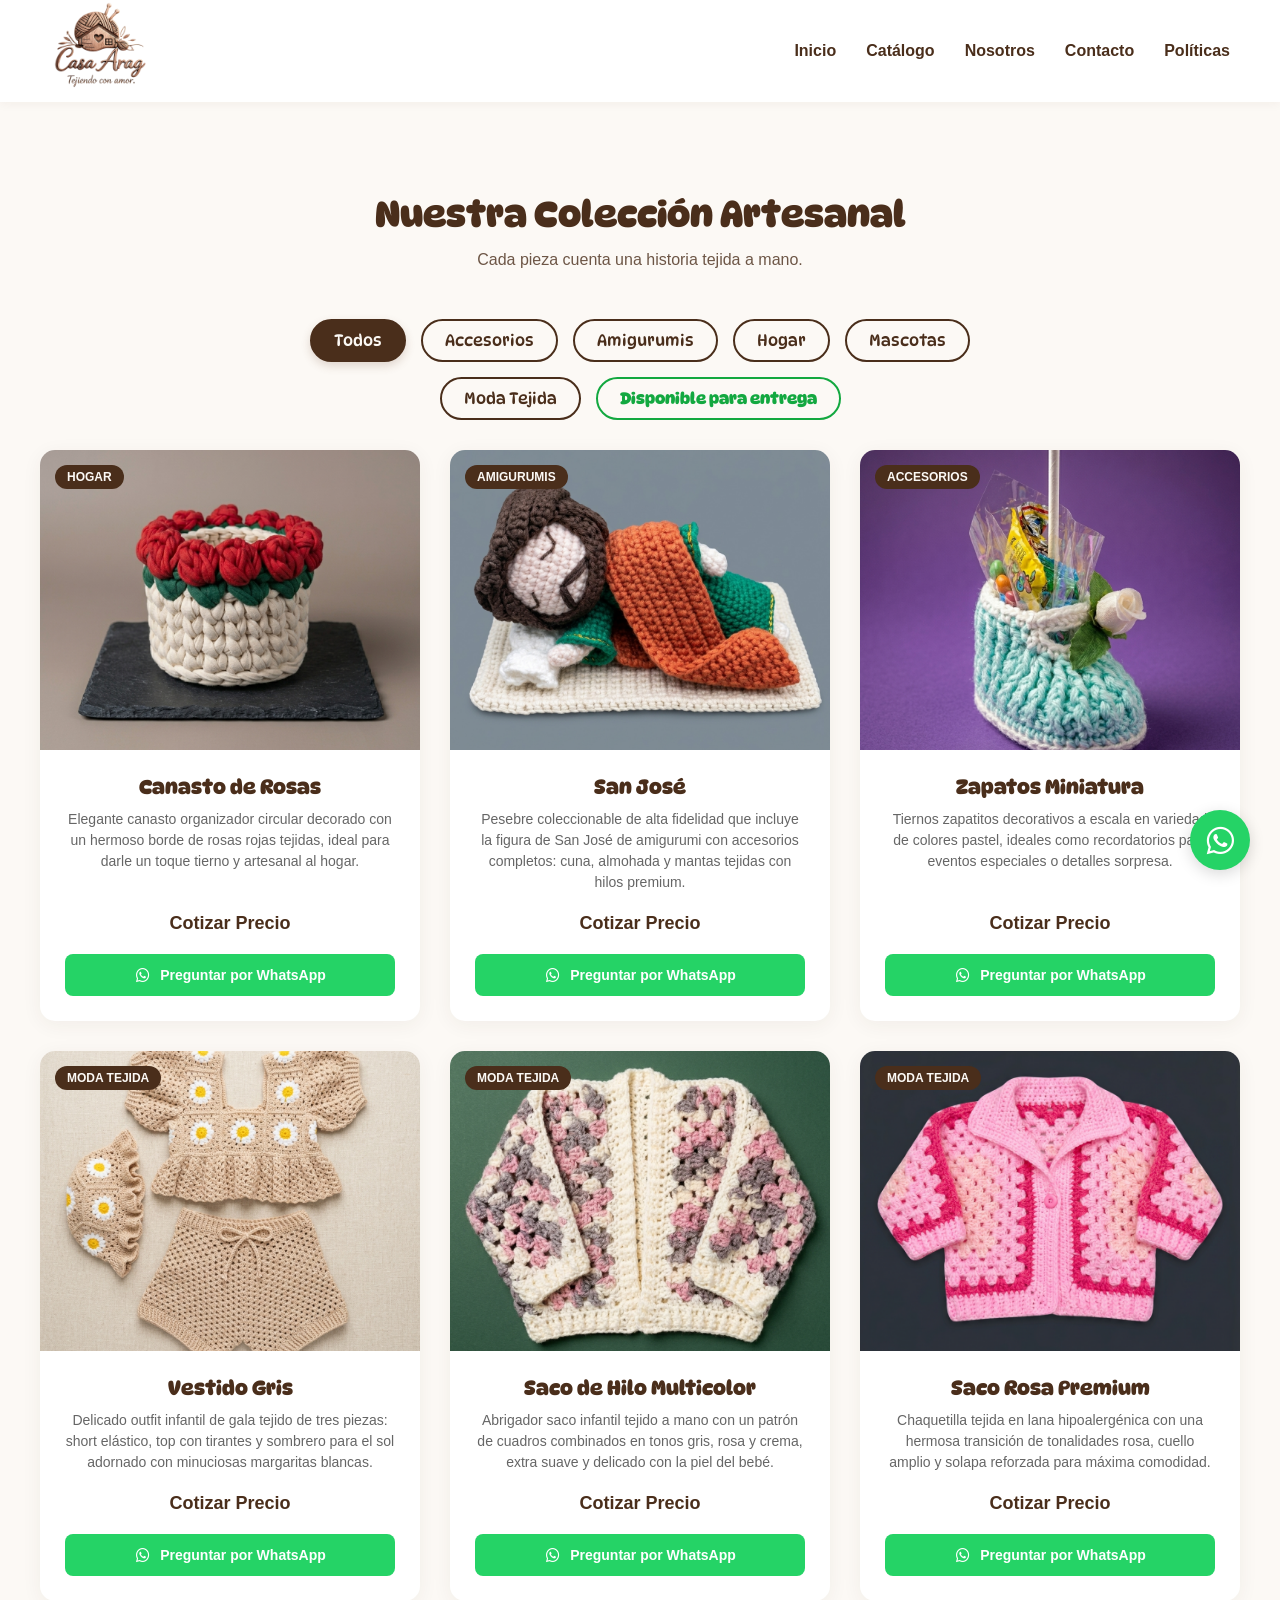
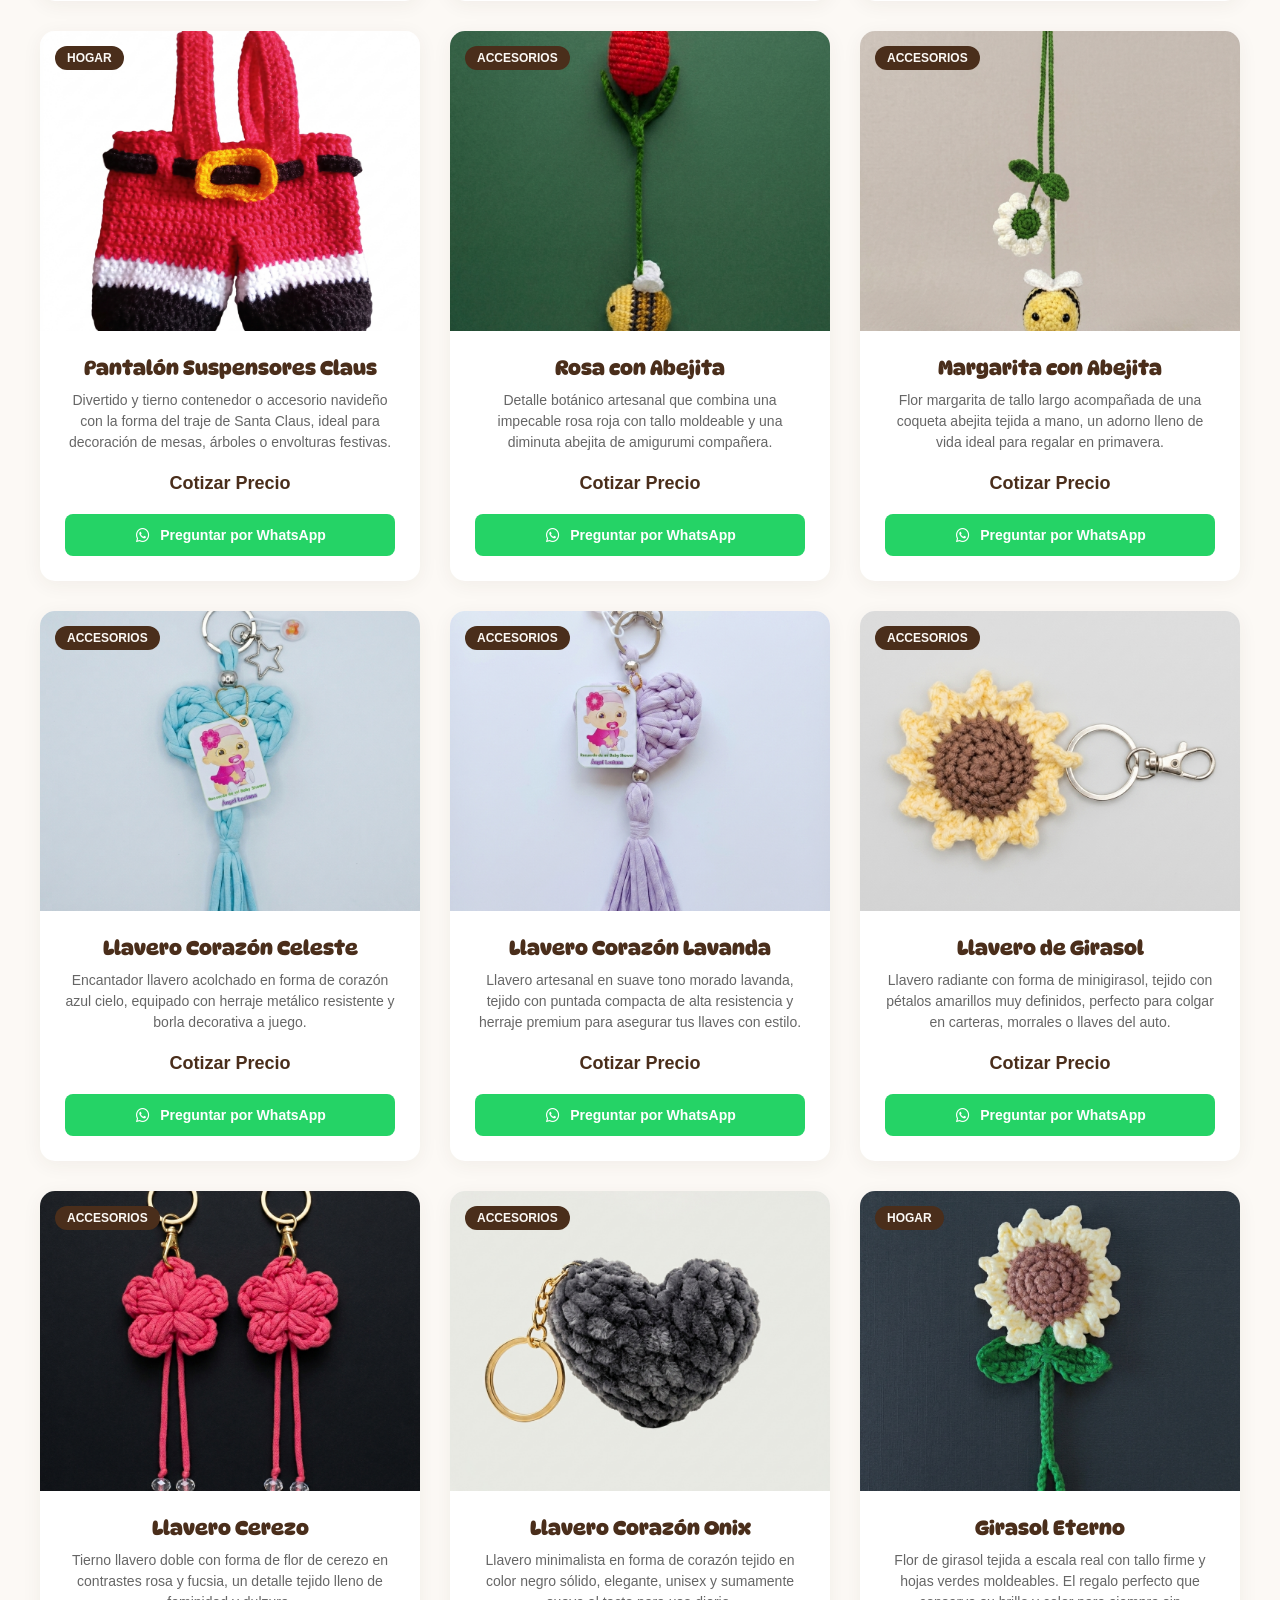
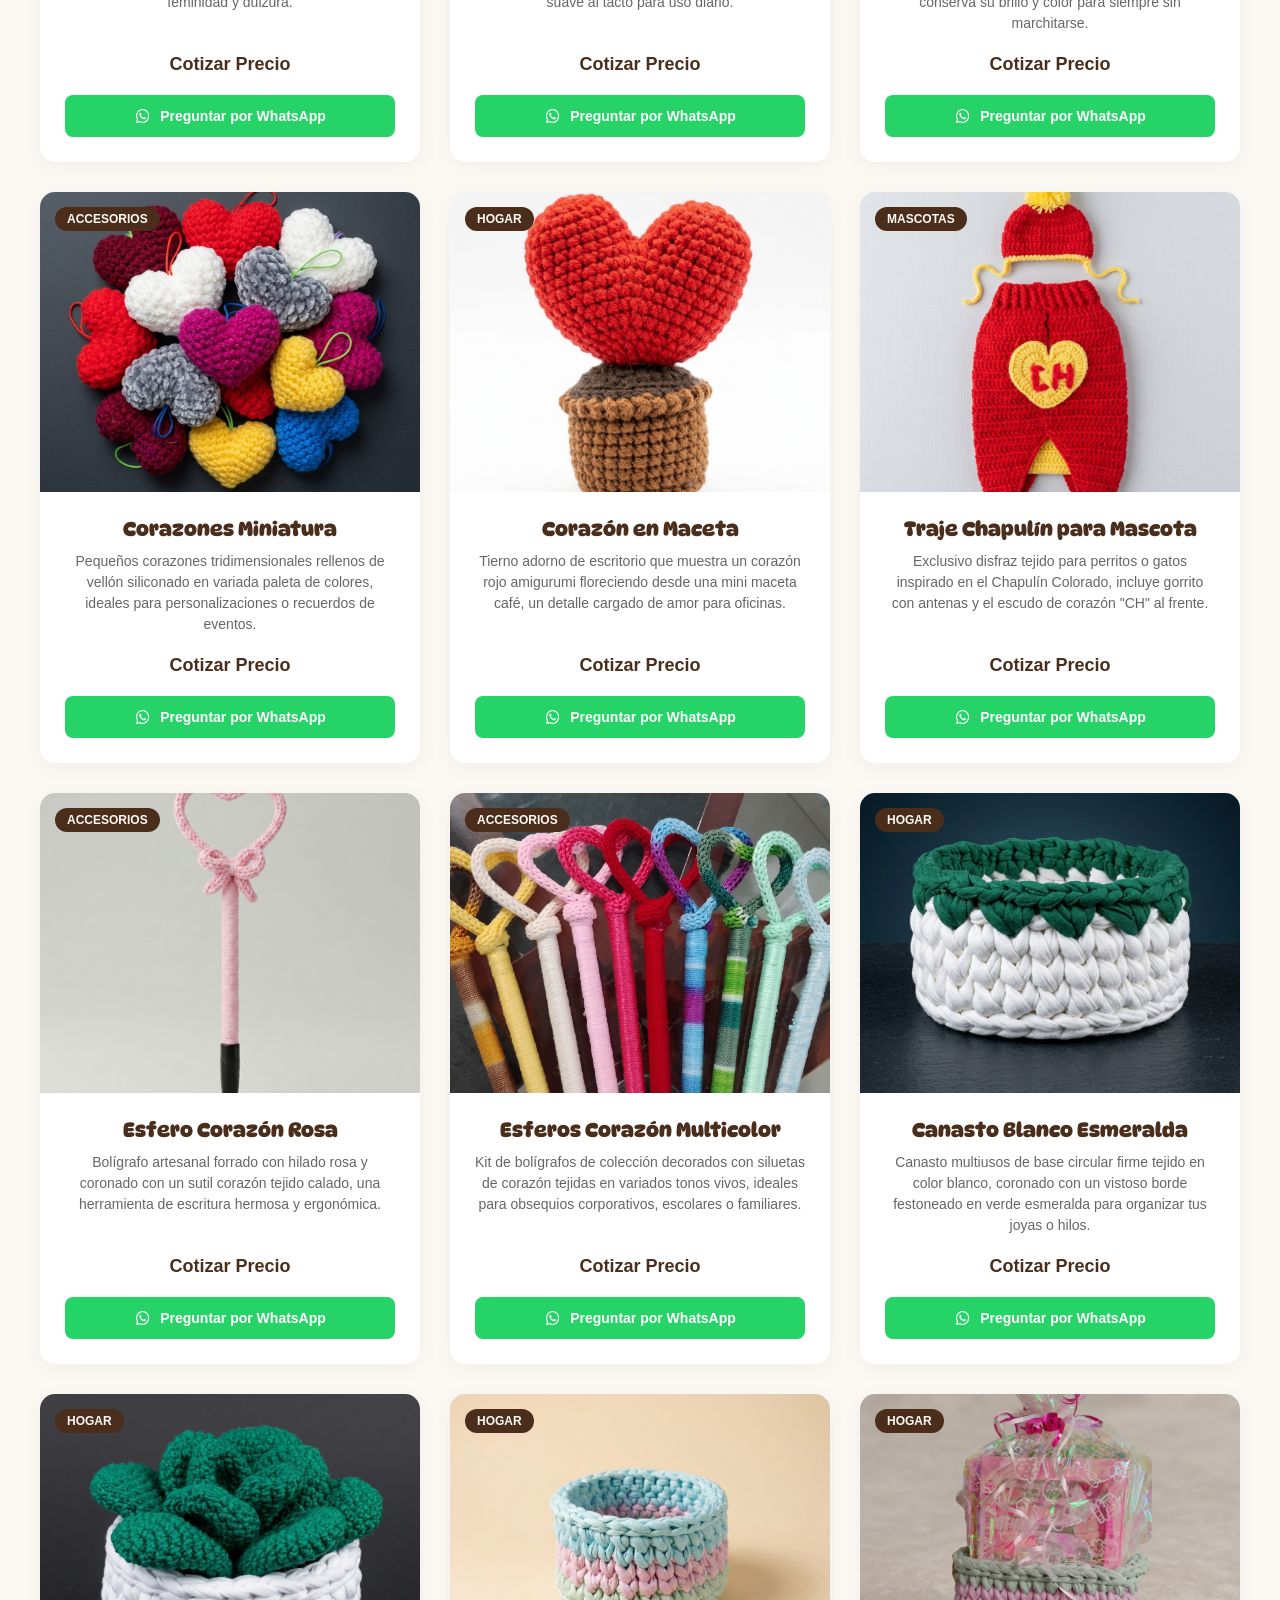
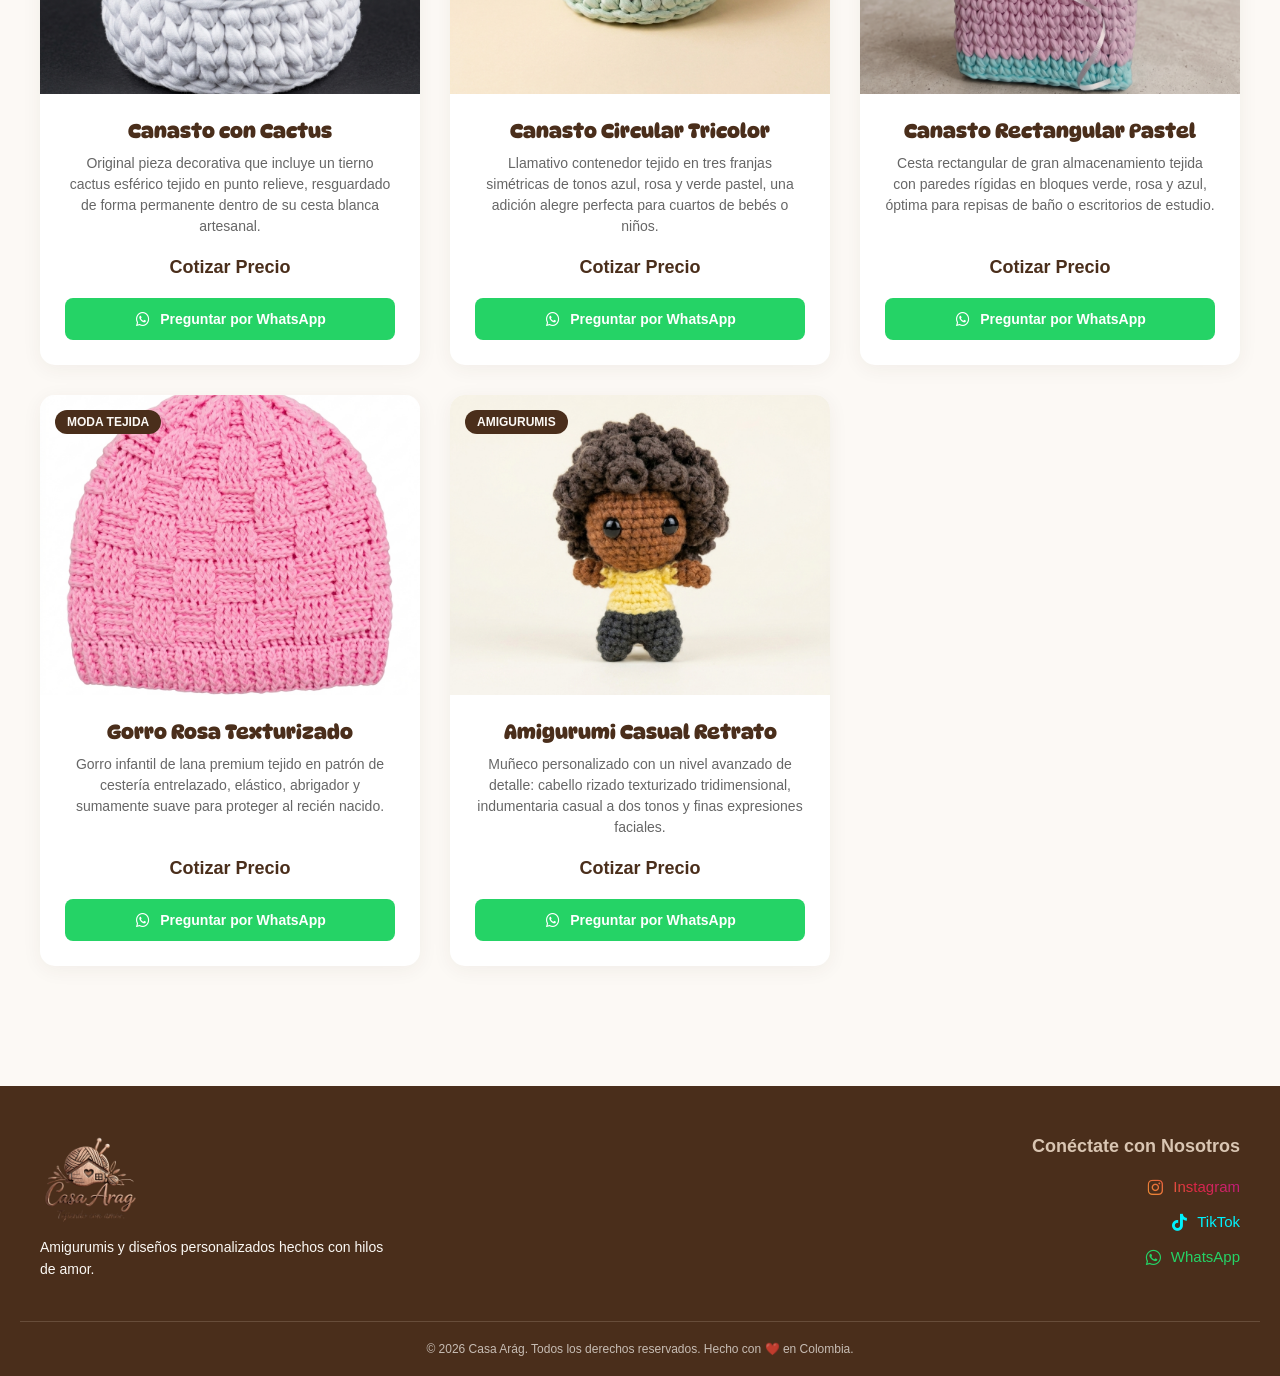
==== commit a481057c: "fix: Carrete_img_Index -Seccion_Politicas" ====
--- a/catalogo.html
+++ b/catalogo.html
@@ -25,6 +25,7 @@
                 <a href="catalogo.html" class="nav-link">Catálogo</a>
                 <a href="nosotros.html" class="nav-link">Nosotros</a>
                 <a href="contacto.html" class="nav-link">Contacto</a>
+                <a href="politicas.html" class="nav-link">Políticas</a>
             </nav>
 
             <button class="btn-menu-movil" id="btn-menu-movil" aria-label="Abrir menú">
@@ -417,10 +418,10 @@
             <div class="tarjeta-producto" data-category="accesorios">
                 <div class="imagen-contenedor">
                     <span class="etiqueta-categoria">Accesorios</span>
-                    <img src="img/EsferosColores.jpg" 
+                    <img src="img/EsferosColores.jpeg" 
                          alt="Esferos con forma de corazón de distintos colores tejido a mano"
                          class="img-interactiva"
-                         data-galeria="img/EsferosColores.jpg">
+                         data-galeria="img/EsferosColores.jpeg">
                 </div>
                 <div class="info-producto">
                     <h3>Esferos Corazón Multicolor</h3>
@@ -622,6 +623,25 @@
             });
         </script>
 
+        <script>
+            // === [ APARTADO C: CAPTURA DE PARÁMETRO URL PARA FILTRADO ] ===
+            // Lee los parámetros de la dirección web (Ej: ?categoria=moda)
+            const parametrosURL = new URLSearchParams(window.location.search);
+            const categoriaDestino = parametrosURL.get('categoria');
+
+            if (categoriaDestino) {
+                // Busca el botón del catálogo que tenga el data-target coincidente
+                const botonFiltrado = document.querySelector(`.btn-filtro[data-target="${categoriaDestino}"]`);
+                
+                if (botonFiltrado) {
+                    // Ejecuta un clic simulado de forma asíncrona para activar el filtro de inmediato
+                    setTimeout(() => {
+                        botonFiltrado.click();
+                    }, 100); // 100ms de retraso para garantizar la transición suave de renderizado
+                }
+            }
+        </script>
+
         <!-- MOTOR DEL VISOR MULTI-ÁNGULO -->
         <script>
             document.addEventListener("DOMContentLoaded", () => {
--- a/css/estilos.css
+++ b/css/estilos.css
@@ -978,6 +978,252 @@
     opacity: 1;
     border-color: var(--color-fondo); /* Resalta la foto que se está viendo */
     transform: scale(1.05);
+}
+
+/* ==========================================================================
+   14. CARRETE DE IMÁGENES INFINITO OPTIMIZADO (24 Items)
+   ========================================================================== */
+
+.carrete-contenedor {
+    width: 100%;
+    overflow: hidden;
+    padding: 30px 0;
+    position: relative;
+    background-color: transparent;
+}
+
+.carrete-contenedor::before,
+.carrete-contenedor::after {
+    content: "";
+    height: 100%;
+    position: absolute;
+    width: 10%;
+    top: 0;
+    z-index: 2;
+    pointer-events: none;
+}
+.carrete-contenedor::before {
+    left: 0;
+    background: linear-gradient(to right, var(--color-fondo, #fdfbf7) 0%, rgba(253, 251, 247, 0) 100%);
+}
+.carrete-contenedor::after {
+    right: 0;
+    background: linear-gradient(to left, var(--color-fondo, #fdfbf7) 0%, rgba(253, 251, 247, 0) 100%);
+}
+
+.carrete-track {
+    display: flex;
+    /* 🛠️ Nueva matemática: (150px de ancho + 30px de márgenes) * 24 elementos totales */
+    width: calc(180px * 24); 
+    animation: scroll-carrete 45s linear infinite; /* Un poco más lento para mejor visibilidad */
+}
+
+.carrete-track:hover {
+    animation-play-state: paused;
+}
+
+.carrete-item {
+    width: 150px;
+    height: 150px;
+    margin: 0 15px;
+    flex-shrink: 0;
+}
+
+/* Permitir que la etiqueta <a> herede el comportamiento flexible */
+.carrete-item a {
+    display: block;
+    width: 100%;
+    height: 100%;
+    text-decoration: none;
+}
+
+.carrete-item img {
+    width: 100%;
+    height: 100%;
+    object-fit: cover;
+    border-radius: 18px;
+    border: 3px solid var(--color-blanco, #ffffff);
+    box-shadow: 0 5px 15px rgba(0, 0, 0, 0.06);
+    transition: transform 0.3s cubic-bezier(0.175, 0.885, 0.32, 1.275);
+}
+
+.carrete-item img:hover {
+    transform: scale(1.08) rotate(2deg);
+    cursor: pointer;
+}
+
+/* 🎥 Animación de traslación para 12 imágenes originales */
+@keyframes scroll-carrete {
+    0% {
+        transform: translateX(0);
+    }
+    100% {
+        /* 🛠️ Se desplaza exactamente la mitad del carril (el primer grupo de 12) */
+        transform: translateX(calc(-180px * 12)); 
+    }
+}
+
+/* 🎥 Lógica de la física de traslación */
+@keyframes scroll-carrete {
+    0% {
+        transform: translateX(0);
+    }
+    100% {
+        /* Se desplaza exactamente el ancho de la mitad del contenedor (el grupo 1 original) */
+        transform: translateX(calc(-180px * 6)); 
+    }
+}
+
+/* ==========================================================================
+   . SECCIÓN DE POLÍTICAS (politicas.html)
+   ========================================================================== */
+
+.seccion-politicas {
+    padding: 80px 0 60px 0;
+    background-color: var(--color-fondo, #fdfbf7);
+}
+
+.contenedor-politicas {
+    max-width: 850px;
+    margin: 0 auto;
+    padding: 0 20px;
+}
+
+.titulo-politicas {
+    font-family: 'DynaPuff', sans-serif;
+    color: var(--color-principal, #4a2c11);
+    font-size: 2.2rem;
+    text-align: center;
+    margin-bottom: 20px;
+}
+
+.introduccion-politicas {
+    font-size: 1.1rem;
+    line-height: 1.7;
+    color: #5a4b3d;
+    text-align: center;
+    margin-bottom: 40px;
+    font-style: italic;
+}
+
+.bloque-politica {
+    background: #ffffff;
+    padding: 30px;
+    border-radius: 20px;
+    box-shadow: 0 4px 15px rgba(74, 44, 17, 0.04);
+    margin-bottom: 30px;
+    border: 1px solid rgba(74, 44, 17, 0.05);
+}
+
+.bloque-politica h2 {
+    font-family: 'DynaPuff', sans-serif;
+    color: var(--color-principal, #4a2c11);
+    font-size: 1.4rem;
+    margin-bottom: 15px;
+    display: flex;
+    align-items: center;
+    gap: 10px;
+}
+
+.bloque-politica h2 i {
+    color: #00bb2d; /* El verde brillante de tu marca */
+    font-size: 1.6rem;
+}
+
+.bloque-politica p, 
+.bloque-politica li {
+    font-size: 1rem;
+    line-height: 1.6;
+    color: #4f4235;
+    margin-bottom: 10px;
+}
+
+.bloque-politica ul {
+    padding-left: 20px;
+    margin-bottom: 15px;
+}
+
+.bloque-politica li {
+    margin-bottom: 12px;
+}
+
+/* Alertas Destacadas (Como la del pago por WhatsApp) */
+.alerta-politica {
+    background-color: rgba(0, 187, 45, 0.06);
+    border-left: 4px solid #00bb2d;
+    padding: 15px 20px;
+    border-radius: 0 12px 12px 0;
+    margin-top: 15px;
+}
+
+.alerta-politica p {
+    margin-bottom: 0;
+    color: #1e3a1e;
+    font-size: 0.95rem;
+}
+
+/* Tablas Adaptativas */
+.tabla-contenedor {
+    width: 100%;
+    overflow-x: auto; /* Permite scroll horizontal en celulares */
+    margin: 20px 0;
+    border-radius: 12px;
+    border: 1px solid #ebdcd0;
+}
+
+.tabla-tiempos {
+    width: 100%;
+    border-collapse: collapse;
+    text-align: left;
+    min-width: 500px; /* Asegura que no se aplaste en pantallas muy pequeñas */
+}
+
+.tabla-tiempos th {
+    background-color: #ebdcd0;
+    color: var(--color-principal, #4a2c11);
+    font-family: 'DynaPuff', sans-serif;
+    padding: 12px 15px;
+    font-size: 0.95rem;
+}
+
+.tabla-tiempos td {
+    padding: 12px 15px;
+    border-bottom: 1px solid #f5ede6;
+    font-size: 0.95rem;
+    color: #4f4235;
+}
+
+.tabla-tiempos tr:last-child td {
+    border-bottom: none;
+}
+
+.nota-tabla {
+    font-size: 0.85rem !important;
+    color: #8c7664 !important;
+    font-style: italic;
+}
+
+.nota-cobertura {
+    display: inline-block;
+    margin-top: 5px;
+    font-size: 0.9rem;
+    color: #8c7664;
+    font-style: italic;
+}
+
+/* Ajustes Responsive */
+@media (max-width: 768px) {
+    .seccion-politicas {
+        padding: 60px 0 40px 0;
+    }
+    
+    .titulo-politicas {
+        font-size: 1.8rem;
+    }
+    
+    .bloque-politica {
+        padding: 20px;
+    }
 }
 
 /* ==========================================================================
